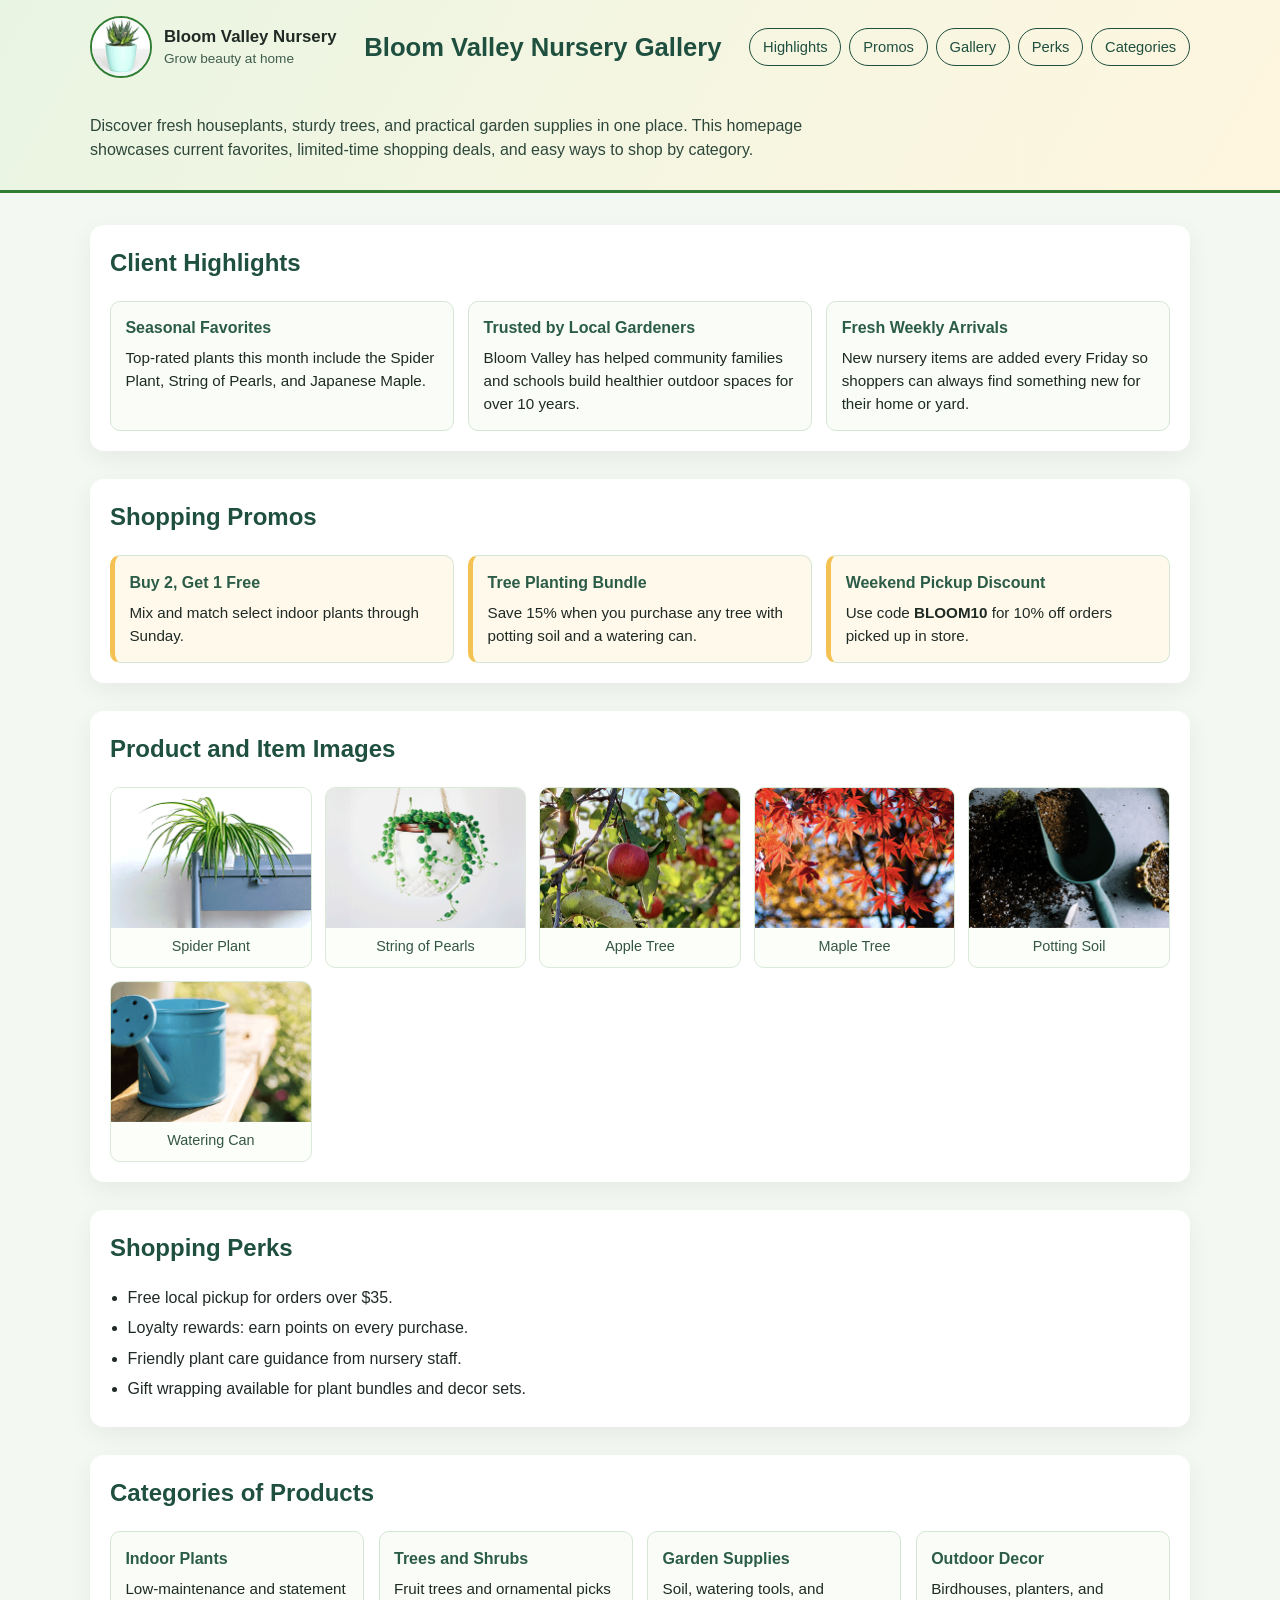
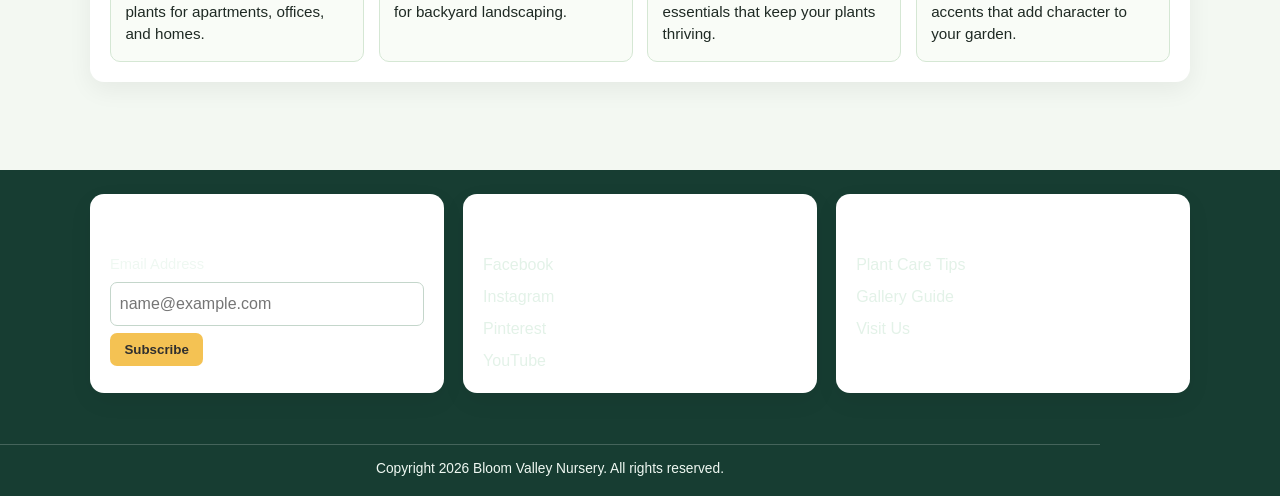
==== HTML/Index.html @ 62d27018 "Initial HTML page" ====
<!DOCTYPE html>
<html lang="en">
<head>
    <meta charset="UTF-8">
    <meta name="viewport" content="width=device-width, initial-scale=1.0">
    <title>Bloom Valley Nursery Gallery</title>
    <style>
        :root {
            --forest: #1f4f3f;
            --leaf: #2f7d32;
            --sage: #f3f8f2;
            --sun: #f4c253;
            --text: #1f2a24;
            --white: #ffffff;
        }

        * {
            box-sizing: border-box;
        }

        body {
            margin: 0;
            font-family: "Segoe UI", Tahoma, Geneva, Verdana, sans-serif;
            color: var(--text);
            background: var(--sage);
            line-height: 1.5;
        }

        .container {
            width: min(1100px, 92%);
            margin: 0 auto;
        }

        .site-header {
            background: linear-gradient(120deg, #e9f5e3, #fff6df);
            border-bottom: 3px solid var(--leaf);
        }

        .top-bar {
            display: flex;
            flex-wrap: wrap;
            gap: 1rem;
            align-items: center;
            justify-content: space-between;
            padding: 1rem 0;
        }

        .brand {
            display: flex;
            align-items: center;
            gap: 0.75rem;
            text-decoration: none;
            color: inherit;
        }

        .brand img {
            width: 62px;
            height: 62px;
            border-radius: 50%;
            object-fit: cover;
            border: 2px solid var(--leaf);
        }

        .brand-name {
            margin: 0;
            font-weight: 700;
            font-size: 1.05rem;
        }

        .brand-tagline {
            margin: 0;
            color: #3f5d4e;
            font-size: 0.85rem;
        }

        .page-title {
            margin: 0;
            color: var(--forest);
            font-size: clamp(1.35rem, 2vw, 2rem);
            text-align: center;
            flex: 1 1 260px;
        }

        .site-nav ul {
            margin: 0;
            padding: 0;
            list-style: none;
            display: flex;
            flex-wrap: wrap;
            gap: 0.5rem;
            justify-content: center;
        }

        .site-nav a {
            text-decoration: none;
            color: var(--forest);
            border: 1px solid var(--forest);
            padding: 0.45rem 0.8rem;
            border-radius: 999px;
            display: block;
            font-size: 0.92rem;
            transition: background-color 0.2s ease, color 0.2s ease;
        }

        .site-nav a:hover,
        .site-nav a:focus-visible {
            background: var(--forest);
            color: var(--white);
        }

        .hero {
            padding: 1.25rem 0 1.75rem;
        }

        .hero p {
            margin: 0;
            max-width: 780px;
            color: #2d473b;
            font-size: 1rem;
        }

        main {
            padding: 2rem 0 2.5rem;
        }

        section {
            margin-bottom: 1.75rem;
            background: var(--white);
            border-radius: 14px;
            padding: 1.25rem;
            box-shadow: 0 8px 24px rgba(0, 0, 0, 0.06);
        }

        h2 {
            margin-top: 0;
            color: var(--forest);
        }

        .highlight-grid,
        .promo-grid,
        .category-grid {
            display: grid;
            grid-template-columns: repeat(auto-fit, minmax(210px, 1fr));
            gap: 0.9rem;
        }

        .card {
            border: 1px solid #d5e7d4;
            border-radius: 10px;
            padding: 0.9rem;
            background: #f9fcf7;
        }

        .card h3 {
            margin-top: 0;
            margin-bottom: 0.45rem;
            color: #2b5c47;
            font-size: 1rem;
        }

        .card p {
            margin: 0;
            font-size: 0.95rem;
        }

        .promo {
            border-left: 5px solid var(--sun);
            background: #fff9ec;
        }

        .gallery-grid {
            display: grid;
            grid-template-columns: repeat(auto-fit, minmax(170px, 1fr));
            gap: 0.8rem;
        }

        .gallery-grid figure {
            margin: 0;
            border: 1px solid #dbe9d9;
            border-radius: 10px;
            overflow: hidden;
            background: #fbfef9;
        }

        .gallery-grid img {
            width: 100%;
            height: 140px;
            object-fit: cover;
            display: block;
        }

        .gallery-grid figcaption {
            padding: 0.55rem;
            font-size: 0.9rem;
            color: #345544;
            text-align: center;
        }

        .perks-list {
            margin: 0;
            padding-left: 1.1rem;
        }

        .perks-list li {
            margin-bottom: 0.4rem;
        }

        .site-footer {
            background: #173d32;
            color: #eff8f2;
            padding-top: 1.5rem;
            margin-top: 1.25rem;
        }

        .footer-grid {
            display: grid;
            grid-template-columns: repeat(auto-fit, minmax(220px, 1fr));
            gap: 1.2rem;
        }

        .site-footer h2 {
            color: #ffffff;
            font-size: 1.15rem;
            margin-bottom: 0.75rem;
        }

        .newsletter-form label {
            display: block;
            margin-bottom: 0.45rem;
            font-size: 0.92rem;
        }

        .newsletter-row {
            display: flex;
            gap: 0.45rem;
            flex-wrap: wrap;
        }

        .newsletter-row input {
            flex: 1 1 150px;
            padding: 0.55rem;
            border-radius: 7px;
            border: 1px solid #c4d6cb;
            font: inherit;
        }

        .newsletter-row button {
            border: none;
            background: var(--sun);
            color: #2f2f2f;
            font-weight: 700;
            border-radius: 7px;
            padding: 0.55rem 0.9rem;
            cursor: pointer;
        }

        .social-links,
        .footer-links {
            list-style: none;
            margin: 0;
            padding: 0;
            display: grid;
            gap: 0.5rem;
        }

        .site-footer a {
            color: #e3f2e8;
            text-decoration: none;
        }

        .site-footer a:hover,
        .site-footer a:focus-visible {
            text-decoration: underline;
        }

        .footer-note {
            margin: 1.4rem 0 0;
            padding: 0.9rem 0 1rem;
            border-top: 1px solid rgba(255, 255, 255, 0.2);
            font-size: 0.86rem;
            text-align: center;
        }

        @media (max-width: 740px) {
            .top-bar {
                justify-content: center;
            }

            .page-title {
                width: 100%;
            }

            .hero {
                text-align: center;
            }
        }
    </style>
</head>
<body id="home">
    <header class="site-header">
        <div class="container top-bar">
            <a class="brand" href="#home">
                <img src="images/Client1_AloePlant.png" alt="Bloom Valley Nursery logo">
                <div>
                    <p class="brand-name">Bloom Valley Nursery</p>
                    <p class="brand-tagline">Grow beauty at home</p>
                </div>
            </a>

            <h1 class="page-title">Bloom Valley Nursery Gallery</h1>

            <nav class="site-nav" aria-label="Primary Navigation">
                <ul>
                    <li><a href="#highlights">Highlights</a></li>
                    <li><a href="#promos">Promos</a></li>
                    <li><a href="#gallery">Gallery</a></li>
                    <li><a href="#perks">Perks</a></li>
                    <li><a href="#categories">Categories</a></li>
                </ul>
            </nav>
        </div>

        <div class="container hero">
            <p>Discover fresh houseplants, sturdy trees, and practical garden supplies in one place. This homepage showcases current favorites, limited-time shopping deals, and easy ways to shop by category.</p>
        </div>
    </header>

    <main class="container">
        <section id="highlights" aria-labelledby="highlights-title">
            <h2 id="highlights-title">Client Highlights</h2>
            <div class="highlight-grid">
                <article class="card">
                    <h3>Seasonal Favorites</h3>
                    <p>Top-rated plants this month include the Spider Plant, String of Pearls, and Japanese Maple.</p>
                </article>
                <article class="card">
                    <h3>Trusted by Local Gardeners</h3>
                    <p>Bloom Valley has helped community families and schools build healthier outdoor spaces for over 10 years.</p>
                </article>
                <article class="card">
                    <h3>Fresh Weekly Arrivals</h3>
                    <p>New nursery items are added every Friday so shoppers can always find something new for their home or yard.</p>
                </article>
            </div>
        </section>

        <section id="promos" aria-labelledby="promos-title">
            <h2 id="promos-title">Shopping Promos</h2>
            <div class="promo-grid">
                <article class="card promo">
                    <h3>Buy 2, Get 1 Free</h3>
                    <p>Mix and match select indoor plants through Sunday.</p>
                </article>
                <article class="card promo">
                    <h3>Tree Planting Bundle</h3>
                    <p>Save 15% when you purchase any tree with potting soil and a watering can.</p>
                </article>
                <article class="card promo">
                    <h3>Weekend Pickup Discount</h3>
                    <p>Use code <strong>BLOOM10</strong> for 10% off orders picked up in store.</p>
                </article>
            </div>
        </section>

        <section id="gallery" aria-labelledby="gallery-title">
            <h2 id="gallery-title">Product and Item Images</h2>
            <div class="gallery-grid">
                <figure>
                    <img src="images/Client1_SpiderPlant.png" alt="Spider Plant in decorative pot">
                    <figcaption>Spider Plant</figcaption>
                </figure>
                <figure>
                    <img src="images/Client1_StringofPearls.png" alt="String of Pearls hanging plant">
                    <figcaption>String of Pearls</figcaption>
                </figure>
                <figure>
                    <img src="images/Client1_AppleTree.png" alt="Young apple tree ready for planting">
                    <figcaption>Apple Tree</figcaption>
                </figure>
                <figure>
                    <img src="images/Client1_MapleTree.png" alt="Maple tree nursery stock">
                    <figcaption>Maple Tree</figcaption>
                </figure>
                <figure>
                    <img src="images/Client1_PottingSoil.png" alt="Potting soil bag for container plants">
                    <figcaption>Potting Soil</figcaption>
                </figure>
                <figure>
                    <img src="images/Client1_WateringCan.png" alt="Green watering can for plant care">
                    <figcaption>Watering Can</figcaption>
                </figure>
            </div>
        </section>

        <section id="perks" aria-labelledby="perks-title">
            <h2 id="perks-title">Shopping Perks</h2>
            <ul class="perks-list">
                <li>Free local pickup for orders over $35.</li>
                <li>Loyalty rewards: earn points on every purchase.</li>
                <li>Friendly plant care guidance from nursery staff.</li>
                <li>Gift wrapping available for plant bundles and decor sets.</li>
            </ul>
        </section>

        <section id="categories" aria-labelledby="categories-title">
            <h2 id="categories-title">Categories of Products</h2>
            <div class="category-grid">
                <article class="card">
                    <h3>Indoor Plants</h3>
                    <p>Low-maintenance and statement plants for apartments, offices, and homes.</p>
                </article>
                <article class="card">
                    <h3>Trees and Shrubs</h3>
                    <p>Fruit trees and ornamental picks for backyard landscaping.</p>
                </article>
                <article class="card">
                    <h3>Garden Supplies</h3>
                    <p>Soil, watering tools, and essentials that keep your plants thriving.</p>
                </article>
                <article class="card">
                    <h3>Outdoor Decor</h3>
                    <p>Birdhouses, planters, and accents that add character to your garden.</p>
                </article>
            </div>
        </section>
    </main>

    <footer class="site-footer">
        <div class="container footer-grid">
            <section aria-labelledby="newsletter-title">
                <h2 id="newsletter-title">Subscribe to our Newsletter</h2>
                <form class="newsletter-form" action="#" method="post">
                    <label for="newsletter-email">Email Address</label>
                    <div class="newsletter-row">
                        <input id="newsletter-email" name="newsletter-email" type="email" placeholder="name@example.com" required>
                        <button type="submit">Subscribe</button>
                    </div>
                </form>
            </section>

            <section aria-labelledby="social-title">
                <h2 id="social-title">Social Media</h2>
                <ul class="social-links">
                    <li><a href="https://www.facebook.com" target="_blank" rel="noopener noreferrer">Facebook</a></li>
                    <li><a href="https://www.instagram.com" target="_blank" rel="noopener noreferrer">Instagram</a></li>
                    <li><a href="https://www.pinterest.com" target="_blank" rel="noopener noreferrer">Pinterest</a></li>
                    <li><a href="https://www.youtube.com" target="_blank" rel="noopener noreferrer">YouTube</a></li>
                </ul>
            </section>

            <section aria-labelledby="footer-nav-title">
                <h2 id="footer-nav-title">More Webpages</h2>
                <ul class="footer-links">
                    <li><a href="Plant-Care.html">Plant Care Tips</a></li>
                    <li><a href="Gallery-Guide.html">Gallery Guide</a></li>
                    <li><a href="Visit-Us.html">Visit Us</a></li>
                </ul>
            </section>
        </div>

        <p class="container footer-note">Copyright 2026 Bloom Valley Nursery. All rights reserved.</p>
    </footer>
</body>
</html>
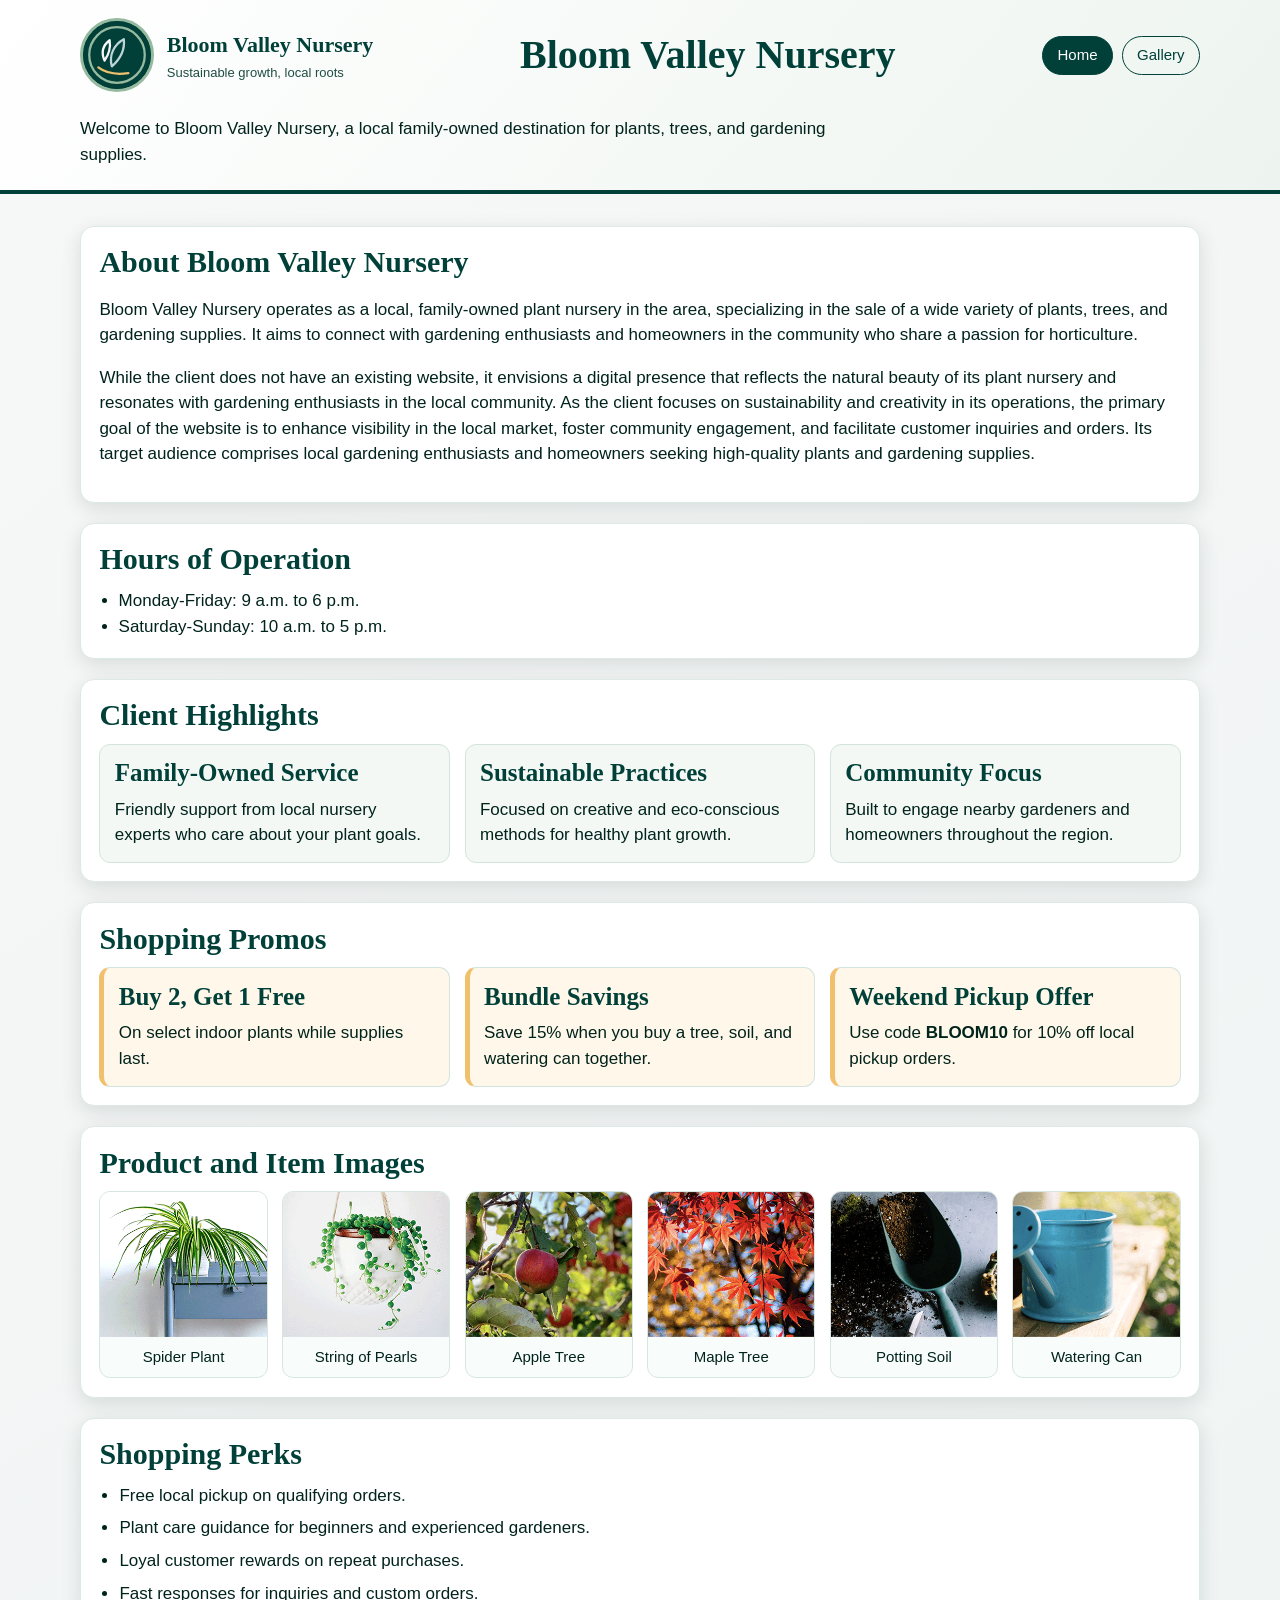
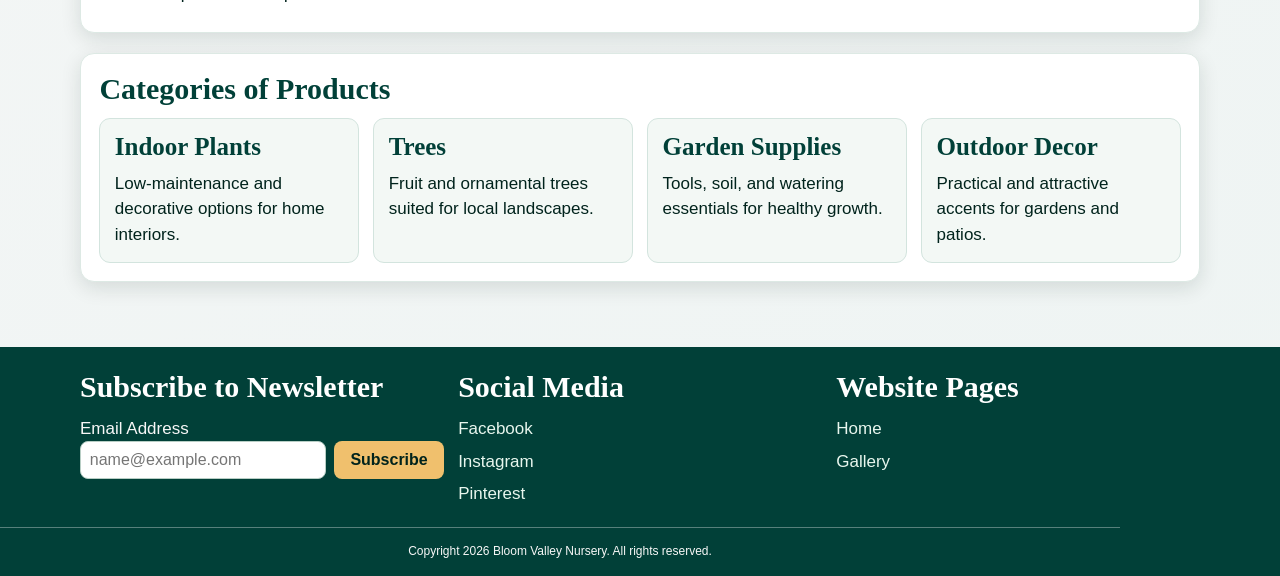
==== commit c9611508: "edit index html+ create central css+ create gallery webpage" ====
--- a/HTML/Index.html
+++ b/HTML/Index.html
@@ -3,423 +3,144 @@
 <head>
     <meta charset="UTF-8">
     <meta name="viewport" content="width=device-width, initial-scale=1.0">
-    <title>Bloom Valley Nursery Gallery</title>
-    <style>
-        :root {
-            --forest: #1f4f3f;
-            --leaf: #2f7d32;
-            --sage: #f3f8f2;
-            --sun: #f4c253;
-            --text: #1f2a24;
-            --white: #ffffff;
-        }
-
-        * {
-            box-sizing: border-box;
-        }
-
-        body {
-            margin: 0;
-            font-family: "Segoe UI", Tahoma, Geneva, Verdana, sans-serif;
-            color: var(--text);
-            background: var(--sage);
-            line-height: 1.5;
-        }
-
-        .container {
-            width: min(1100px, 92%);
-            margin: 0 auto;
-        }
-
-        .site-header {
-            background: linear-gradient(120deg, #e9f5e3, #fff6df);
-            border-bottom: 3px solid var(--leaf);
-        }
-
-        .top-bar {
-            display: flex;
-            flex-wrap: wrap;
-            gap: 1rem;
-            align-items: center;
-            justify-content: space-between;
-            padding: 1rem 0;
-        }
-
-        .brand {
-            display: flex;
-            align-items: center;
-            gap: 0.75rem;
-            text-decoration: none;
-            color: inherit;
-        }
-
-        .brand img {
-            width: 62px;
-            height: 62px;
-            border-radius: 50%;
-            object-fit: cover;
-            border: 2px solid var(--leaf);
-        }
-
-        .brand-name {
-            margin: 0;
-            font-weight: 700;
-            font-size: 1.05rem;
-        }
-
-        .brand-tagline {
-            margin: 0;
-            color: #3f5d4e;
-            font-size: 0.85rem;
-        }
-
-        .page-title {
-            margin: 0;
-            color: var(--forest);
-            font-size: clamp(1.35rem, 2vw, 2rem);
-            text-align: center;
-            flex: 1 1 260px;
-        }
-
-        .site-nav ul {
-            margin: 0;
-            padding: 0;
-            list-style: none;
-            display: flex;
-            flex-wrap: wrap;
-            gap: 0.5rem;
-            justify-content: center;
-        }
-
-        .site-nav a {
-            text-decoration: none;
-            color: var(--forest);
-            border: 1px solid var(--forest);
-            padding: 0.45rem 0.8rem;
-            border-radius: 999px;
-            display: block;
-            font-size: 0.92rem;
-            transition: background-color 0.2s ease, color 0.2s ease;
-        }
-
-        .site-nav a:hover,
-        .site-nav a:focus-visible {
-            background: var(--forest);
-            color: var(--white);
-        }
-
-        .hero {
-            padding: 1.25rem 0 1.75rem;
-        }
-
-        .hero p {
-            margin: 0;
-            max-width: 780px;
-            color: #2d473b;
-            font-size: 1rem;
-        }
-
-        main {
-            padding: 2rem 0 2.5rem;
-        }
-
-        section {
-            margin-bottom: 1.75rem;
-            background: var(--white);
-            border-radius: 14px;
-            padding: 1.25rem;
-            box-shadow: 0 8px 24px rgba(0, 0, 0, 0.06);
-        }
-
-        h2 {
-            margin-top: 0;
-            color: var(--forest);
-        }
-
-        .highlight-grid,
-        .promo-grid,
-        .category-grid {
-            display: grid;
-            grid-template-columns: repeat(auto-fit, minmax(210px, 1fr));
-            gap: 0.9rem;
-        }
-
-        .card {
-            border: 1px solid #d5e7d4;
-            border-radius: 10px;
-            padding: 0.9rem;
-            background: #f9fcf7;
-        }
-
-        .card h3 {
-            margin-top: 0;
-            margin-bottom: 0.45rem;
-            color: #2b5c47;
-            font-size: 1rem;
-        }
-
-        .card p {
-            margin: 0;
-            font-size: 0.95rem;
-        }
-
-        .promo {
-            border-left: 5px solid var(--sun);
-            background: #fff9ec;
-        }
-
-        .gallery-grid {
-            display: grid;
-            grid-template-columns: repeat(auto-fit, minmax(170px, 1fr));
-            gap: 0.8rem;
-        }
-
-        .gallery-grid figure {
-            margin: 0;
-            border: 1px solid #dbe9d9;
-            border-radius: 10px;
-            overflow: hidden;
-            background: #fbfef9;
-        }
-
-        .gallery-grid img {
-            width: 100%;
-            height: 140px;
-            object-fit: cover;
-            display: block;
-        }
-
-        .gallery-grid figcaption {
-            padding: 0.55rem;
-            font-size: 0.9rem;
-            color: #345544;
-            text-align: center;
-        }
-
-        .perks-list {
-            margin: 0;
-            padding-left: 1.1rem;
-        }
-
-        .perks-list li {
-            margin-bottom: 0.4rem;
-        }
-
-        .site-footer {
-            background: #173d32;
-            color: #eff8f2;
-            padding-top: 1.5rem;
-            margin-top: 1.25rem;
-        }
-
-        .footer-grid {
-            display: grid;
-            grid-template-columns: repeat(auto-fit, minmax(220px, 1fr));
-            gap: 1.2rem;
-        }
-
-        .site-footer h2 {
-            color: #ffffff;
-            font-size: 1.15rem;
-            margin-bottom: 0.75rem;
-        }
-
-        .newsletter-form label {
-            display: block;
-            margin-bottom: 0.45rem;
-            font-size: 0.92rem;
-        }
-
-        .newsletter-row {
-            display: flex;
-            gap: 0.45rem;
-            flex-wrap: wrap;
-        }
-
-        .newsletter-row input {
-            flex: 1 1 150px;
-            padding: 0.55rem;
-            border-radius: 7px;
-            border: 1px solid #c4d6cb;
-            font: inherit;
-        }
-
-        .newsletter-row button {
-            border: none;
-            background: var(--sun);
-            color: #2f2f2f;
-            font-weight: 700;
-            border-radius: 7px;
-            padding: 0.55rem 0.9rem;
-            cursor: pointer;
-        }
-
-        .social-links,
-        .footer-links {
-            list-style: none;
-            margin: 0;
-            padding: 0;
-            display: grid;
-            gap: 0.5rem;
-        }
-
-        .site-footer a {
-            color: #e3f2e8;
-            text-decoration: none;
-        }
-
-        .site-footer a:hover,
-        .site-footer a:focus-visible {
-            text-decoration: underline;
-        }
-
-        .footer-note {
-            margin: 1.4rem 0 0;
-            padding: 0.9rem 0 1rem;
-            border-top: 1px solid rgba(255, 255, 255, 0.2);
-            font-size: 0.86rem;
-            text-align: center;
-        }
-
-        @media (max-width: 740px) {
-            .top-bar {
-                justify-content: center;
-            }
-
-            .page-title {
-                width: 100%;
-            }
-
-            .hero {
-                text-align: center;
-            }
-        }
-    </style>
+    <title>Bloom Valley Nursery | Home</title>
+    <link rel="stylesheet" href="css/styles.css">
 </head>
-<body id="home">
+<body>
     <header class="site-header">
         <div class="container top-bar">
-            <a class="brand" href="#home">
-                <img src="images/Client1_AloePlant.png" alt="Bloom Valley Nursery logo">
-                <div>
+            <a class="brand" href="Index.html">
+                <img src="images/bloom-logo-canopy.svg" alt="Bloom Valley Nursery logo">
+                <div class="brand-text">
                     <p class="brand-name">Bloom Valley Nursery</p>
-                    <p class="brand-tagline">Grow beauty at home</p>
+                    <p class="brand-tagline">Sustainable growth, local roots</p>
                 </div>
             </a>
 
-            <h1 class="page-title">Bloom Valley Nursery Gallery</h1>
+            <h1 class="page-title">Bloom Valley Nursery</h1>
 
             <nav class="site-nav" aria-label="Primary Navigation">
                 <ul>
-                    <li><a href="#highlights">Highlights</a></li>
-                    <li><a href="#promos">Promos</a></li>
-                    <li><a href="#gallery">Gallery</a></li>
-                    <li><a href="#perks">Perks</a></li>
-                    <li><a href="#categories">Categories</a></li>
+                    <li><a class="active" href="Index.html">Home</a></li>
+                    <li><a href="Gallery.html">Gallery</a></li>
                 </ul>
             </nav>
         </div>
 
         <div class="container hero">
-            <p>Discover fresh houseplants, sturdy trees, and practical garden supplies in one place. This homepage showcases current favorites, limited-time shopping deals, and easy ways to shop by category.</p>
+            <p>Welcome to Bloom Valley Nursery, a local family-owned destination for plants, trees, and gardening supplies.</p>
         </div>
     </header>
 
     <main class="container">
-        <section id="highlights" aria-labelledby="highlights-title">
+        <section class="panel" aria-labelledby="about-title">
+            <h2 id="about-title">About Bloom Valley Nursery</h2>
+            <p>Bloom Valley Nursery operates as a local, family-owned plant nursery in the area, specializing in the sale of a wide variety of plants, trees, and gardening supplies. It aims to connect with gardening enthusiasts and homeowners in the community who share a passion for horticulture.</p>
+            <p>While the client does not have an existing website, it envisions a digital presence that reflects the natural beauty of its plant nursery and resonates with gardening enthusiasts in the local community. As the client focuses on sustainability and creativity in its operations, the primary goal of the website is to enhance visibility in the local market, foster community engagement, and facilitate customer inquiries and orders. Its target audience comprises local gardening enthusiasts and homeowners seeking high-quality plants and gardening supplies.</p>
+        </section>
+
+        <section class="panel" aria-labelledby="hours-title">
+            <h2 id="hours-title">Hours of Operation</h2>
+            <ul class="hours-list">
+                <li>Monday-Friday: 9 a.m. to 6 p.m.</li>
+                <li>Saturday-Sunday: 10 a.m. to 5 p.m.</li>
+            </ul>
+        </section>
+
+        <section class="panel" aria-labelledby="highlights-title">
             <h2 id="highlights-title">Client Highlights</h2>
-            <div class="highlight-grid">
+            <div class="grid-three">
                 <article class="card">
-                    <h3>Seasonal Favorites</h3>
-                    <p>Top-rated plants this month include the Spider Plant, String of Pearls, and Japanese Maple.</p>
+                    <h3>Family-Owned Service</h3>
+                    <p>Friendly support from local nursery experts who care about your plant goals.</p>
                 </article>
                 <article class="card">
-                    <h3>Trusted by Local Gardeners</h3>
-                    <p>Bloom Valley has helped community families and schools build healthier outdoor spaces for over 10 years.</p>
+                    <h3>Sustainable Practices</h3>
+                    <p>Focused on creative and eco-conscious methods for healthy plant growth.</p>
                 </article>
                 <article class="card">
-                    <h3>Fresh Weekly Arrivals</h3>
-                    <p>New nursery items are added every Friday so shoppers can always find something new for their home or yard.</p>
+                    <h3>Community Focus</h3>
+                    <p>Built to engage nearby gardeners and homeowners throughout the region.</p>
                 </article>
             </div>
         </section>
 
-        <section id="promos" aria-labelledby="promos-title">
+        <section class="panel" aria-labelledby="promos-title">
             <h2 id="promos-title">Shopping Promos</h2>
-            <div class="promo-grid">
+            <div class="grid-three">
                 <article class="card promo">
                     <h3>Buy 2, Get 1 Free</h3>
-                    <p>Mix and match select indoor plants through Sunday.</p>
+                    <p>On select indoor plants while supplies last.</p>
                 </article>
                 <article class="card promo">
-                    <h3>Tree Planting Bundle</h3>
-                    <p>Save 15% when you purchase any tree with potting soil and a watering can.</p>
+                    <h3>Bundle Savings</h3>
+                    <p>Save 15% when you buy a tree, soil, and watering can together.</p>
                 </article>
                 <article class="card promo">
-                    <h3>Weekend Pickup Discount</h3>
-                    <p>Use code <strong>BLOOM10</strong> for 10% off orders picked up in store.</p>
+                    <h3>Weekend Pickup Offer</h3>
+                    <p>Use code <strong>BLOOM10</strong> for 10% off local pickup orders.</p>
                 </article>
             </div>
         </section>
 
-        <section id="gallery" aria-labelledby="gallery-title">
-            <h2 id="gallery-title">Product and Item Images</h2>
-            <div class="gallery-grid">
+        <section class="panel" aria-labelledby="images-title">
+            <h2 id="images-title">Product and Item Images</h2>
+            <div class="image-grid">
                 <figure>
-                    <img src="images/Client1_SpiderPlant.png" alt="Spider Plant in decorative pot">
+                    <img src="images/Client1_SpiderPlant.png" alt="Spider plant product image">
                     <figcaption>Spider Plant</figcaption>
                 </figure>
                 <figure>
-                    <img src="images/Client1_StringofPearls.png" alt="String of Pearls hanging plant">
+                    <img src="images/Client1_StringofPearls.png" alt="String of Pearls product image">
                     <figcaption>String of Pearls</figcaption>
                 </figure>
                 <figure>
-                    <img src="images/Client1_AppleTree.png" alt="Young apple tree ready for planting">
+                    <img src="images/Client1_AppleTree.png" alt="Apple tree product image">
                     <figcaption>Apple Tree</figcaption>
                 </figure>
                 <figure>
-                    <img src="images/Client1_MapleTree.png" alt="Maple tree nursery stock">
+                    <img src="images/Client1_MapleTree.png" alt="Maple tree product image">
                     <figcaption>Maple Tree</figcaption>
                 </figure>
                 <figure>
-                    <img src="images/Client1_PottingSoil.png" alt="Potting soil bag for container plants">
+                    <img src="images/Client1_PottingSoil.png" alt="Potting soil product image">
                     <figcaption>Potting Soil</figcaption>
                 </figure>
                 <figure>
-                    <img src="images/Client1_WateringCan.png" alt="Green watering can for plant care">
+                    <img src="images/Client1_WateringCan.png" alt="Watering can product image">
                     <figcaption>Watering Can</figcaption>
                 </figure>
             </div>
         </section>
 
-        <section id="perks" aria-labelledby="perks-title">
+        <section class="panel" aria-labelledby="perks-title">
             <h2 id="perks-title">Shopping Perks</h2>
             <ul class="perks-list">
-                <li>Free local pickup for orders over $35.</li>
-                <li>Loyalty rewards: earn points on every purchase.</li>
-                <li>Friendly plant care guidance from nursery staff.</li>
-                <li>Gift wrapping available for plant bundles and decor sets.</li>
+                <li>Free local pickup on qualifying orders.</li>
+                <li>Plant care guidance for beginners and experienced gardeners.</li>
+                <li>Loyal customer rewards on repeat purchases.</li>
+                <li>Fast responses for inquiries and custom orders.</li>
             </ul>
         </section>
 
-        <section id="categories" aria-labelledby="categories-title">
+        <section class="panel" aria-labelledby="categories-title">
             <h2 id="categories-title">Categories of Products</h2>
-            <div class="category-grid">
+            <div class="grid-four">
                 <article class="card">
                     <h3>Indoor Plants</h3>
-                    <p>Low-maintenance and statement plants for apartments, offices, and homes.</p>
+                    <p>Low-maintenance and decorative options for home interiors.</p>
                 </article>
                 <article class="card">
-                    <h3>Trees and Shrubs</h3>
-                    <p>Fruit trees and ornamental picks for backyard landscaping.</p>
+                    <h3>Trees</h3>
+                    <p>Fruit and ornamental trees suited for local landscapes.</p>
                 </article>
                 <article class="card">
                     <h3>Garden Supplies</h3>
-                    <p>Soil, watering tools, and essentials that keep your plants thriving.</p>
+                    <p>Tools, soil, and watering essentials for healthy growth.</p>
                 </article>
                 <article class="card">
                     <h3>Outdoor Decor</h3>
-                    <p>Birdhouses, planters, and accents that add character to your garden.</p>
+                    <p>Practical and attractive accents for gardens and patios.</p>
                 </article>
             </div>
         </section>
@@ -428,11 +149,11 @@
     <footer class="site-footer">
         <div class="container footer-grid">
             <section aria-labelledby="newsletter-title">
-                <h2 id="newsletter-title">Subscribe to our Newsletter</h2>
-                <form class="newsletter-form" action="#" method="post">
+                <h2 id="newsletter-title">Subscribe to Newsletter</h2>
+                <form action="#" method="post">
                     <label for="newsletter-email">Email Address</label>
                     <div class="newsletter-row">
-                        <input id="newsletter-email" name="newsletter-email" type="email" placeholder="name@example.com" required>
+                        <input id="newsletter-email" name="newsletter-email" type="email" required placeholder="name@example.com">
                         <button type="submit">Subscribe</button>
                     </div>
                 </form>
@@ -444,16 +165,14 @@
                     <li><a href="https://www.facebook.com" target="_blank" rel="noopener noreferrer">Facebook</a></li>
                     <li><a href="https://www.instagram.com" target="_blank" rel="noopener noreferrer">Instagram</a></li>
                     <li><a href="https://www.pinterest.com" target="_blank" rel="noopener noreferrer">Pinterest</a></li>
-                    <li><a href="https://www.youtube.com" target="_blank" rel="noopener noreferrer">YouTube</a></li>
                 </ul>
             </section>
 
             <section aria-labelledby="footer-nav-title">
-                <h2 id="footer-nav-title">More Webpages</h2>
+                <h2 id="footer-nav-title">Website Pages</h2>
                 <ul class="footer-links">
-                    <li><a href="Plant-Care.html">Plant Care Tips</a></li>
-                    <li><a href="Gallery-Guide.html">Gallery Guide</a></li>
-                    <li><a href="Visit-Us.html">Visit Us</a></li>
+                    <li><a href="Index.html">Home</a></li>
+                    <li><a href="Gallery.html">Gallery</a></li>
                 </ul>
             </section>
         </div>
--- a/HTML/css/styles.css
+++ b/HTML/css/styles.css
@@ -0,0 +1,397 @@
+:root {
+    --canopy-green: #014038;
+    --meadow-mist: #96baa0;
+    --sky-bloom: #bdd4da;
+    --sunlit-petal: #f0c06d;
+    --cloudy-gray: #f7f7f7;
+    --font-green: #00231c;
+    --white: #ffffff;
+    --shadow: rgba(0, 35, 28, 0.12);
+}
+
+* {
+    box-sizing: border-box;
+}
+
+html {
+    scroll-behavior: smooth;
+}
+
+body {
+    margin: 0;
+    color: var(--font-green);
+    background: linear-gradient(145deg, var(--cloudy-gray), #eef4f3);
+    font-family: Calibri, Candara, "Segoe UI", sans-serif;
+    font-size: 17px;
+    line-height: 1.5;
+}
+
+h1,
+h2,
+h3 {
+    margin-top: 0;
+    color: var(--canopy-green);
+    font-family: Georgia, "Times New Roman", serif;
+    font-weight: 700;
+    line-height: 1.15;
+}
+
+h1 {
+    font-size: 40px;
+    margin-bottom: 0.45rem;
+}
+
+h2 {
+    font-size: 30px;
+    margin-bottom: 0.7rem;
+}
+
+h3 {
+    font-size: 25px;
+    margin-bottom: 0.55rem;
+}
+
+p,
+li,
+label,
+input,
+textarea,
+select,
+td,
+th {
+    font-family: Calibri, Candara, "Segoe UI", sans-serif;
+    font-size: 17px;
+}
+
+small,
+.small-text {
+    font-size: 12px;
+}
+
+a {
+    color: var(--canopy-green);
+}
+
+.container {
+    width: min(1120px, 93%);
+    margin: 0 auto;
+}
+
+.site-header {
+    background: linear-gradient(130deg, var(--white), #edf4ef);
+    border-bottom: 4px solid var(--canopy-green);
+}
+
+.top-bar {
+    display: flex;
+    flex-wrap: wrap;
+    align-items: center;
+    justify-content: space-between;
+    gap: 1rem;
+    padding: 1.15rem 0;
+}
+
+.brand {
+    display: flex;
+    align-items: center;
+    gap: 0.8rem;
+    text-decoration: none;
+}
+
+.brand img {
+    width: 74px;
+    height: 74px;
+    border-radius: 50%;
+    border: 3px solid var(--meadow-mist);
+    background: var(--canopy-green);
+}
+
+.brand-text {
+    display: grid;
+    gap: 0.15rem;
+}
+
+.brand-name {
+    margin: 0;
+    font-weight: 700;
+    font-size: 22px;
+    color: var(--canopy-green);
+    font-family: Georgia, "Times New Roman", serif;
+}
+
+.brand-tagline {
+    margin: 0;
+    color: #1f4d43;
+    font-size: 13px;
+}
+
+.page-title {
+    margin: 0;
+    text-align: center;
+    flex: 1 1 250px;
+}
+
+.site-nav ul {
+    margin: 0;
+    padding: 0;
+    list-style: none;
+    display: flex;
+    gap: 0.55rem;
+    flex-wrap: wrap;
+    justify-content: center;
+}
+
+.site-nav a {
+    display: inline-block;
+    padding: 0.45rem 0.9rem;
+    border-radius: 999px;
+    border: 1px solid var(--canopy-green);
+    text-decoration: none;
+    color: var(--canopy-green);
+    font-size: 15px;
+    transition: background-color 0.2s ease, color 0.2s ease;
+}
+
+.site-nav a:hover,
+.site-nav a:focus-visible,
+.site-nav a.active {
+    background: var(--canopy-green);
+    color: var(--white);
+}
+
+.hero {
+    padding: 0.35rem 0 1.4rem;
+}
+
+.hero p {
+    margin: 0;
+    max-width: 780px;
+}
+
+main {
+    padding: 2rem 0 2.8rem;
+}
+
+.panel {
+    margin-bottom: 1.25rem;
+    background: var(--white);
+    border-radius: 14px;
+    padding: 1.15rem;
+    box-shadow: 0 6px 20px var(--shadow);
+    border: 1px solid #dde9e4;
+}
+
+.hours-list {
+    margin: 0;
+    padding-left: 1.2rem;
+}
+
+.grid-three,
+.grid-four,
+.image-grid,
+.footer-grid {
+    display: grid;
+    gap: 0.9rem;
+}
+
+.grid-three {
+    grid-template-columns: repeat(auto-fit, minmax(220px, 1fr));
+}
+
+.grid-four {
+    grid-template-columns: repeat(auto-fit, minmax(200px, 1fr));
+}
+
+.card {
+    background: #f3f8f5;
+    border: 1px solid #d3e4de;
+    border-radius: 11px;
+    padding: 0.9rem;
+}
+
+.card p {
+    margin: 0;
+}
+
+.promo {
+    border-left: 5px solid var(--sunlit-petal);
+    background: #fff8ea;
+}
+
+.image-grid {
+    grid-template-columns: repeat(auto-fit, minmax(165px, 1fr));
+}
+
+.image-grid figure {
+    margin: 0;
+    border-radius: 11px;
+    overflow: hidden;
+    background: #f8fcfa;
+    border: 1px solid #d7e7e0;
+}
+
+.image-grid img {
+    width: 100%;
+    height: 145px;
+    object-fit: cover;
+    display: block;
+}
+
+.image-grid figcaption {
+    padding: 0.55rem;
+    text-align: center;
+    font-size: 15px;
+}
+
+.perks-list {
+    margin: 0;
+    padding-left: 1.25rem;
+}
+
+.perks-list li {
+    margin-bottom: 0.45rem;
+}
+
+.site-footer {
+    background: var(--canopy-green);
+    color: var(--cloudy-gray);
+    padding-top: 1.45rem;
+}
+
+.footer-grid {
+    grid-template-columns: repeat(auto-fit, minmax(220px, 1fr));
+}
+
+.site-footer h2 {
+    color: var(--white);
+    font-size: 30px;
+}
+
+.newsletter-row {
+    display: flex;
+    flex-wrap: wrap;
+    gap: 0.5rem;
+}
+
+.newsletter-row input {
+    flex: 1 1 150px;
+    border: 1px solid #b8cec5;
+    border-radius: 8px;
+    padding: 0.55rem;
+    font-size: 16px;
+}
+
+.btn,
+button {
+    border: none;
+    border-radius: 8px;
+    background: var(--sunlit-petal);
+    color: var(--font-green);
+    padding: 0.58rem 1rem;
+    text-decoration: none;
+    display: inline-block;
+    cursor: pointer;
+    font-family: Arial, Helvetica, sans-serif;
+    font-size: 16px;
+    font-weight: 700;
+    transition: transform 0.12s ease, filter 0.18s ease;
+}
+
+.btn:hover,
+button:hover,
+.btn:focus-visible,
+button:focus-visible {
+    filter: brightness(0.95);
+    transform: translateY(-1px);
+}
+
+.btn-outline {
+    background: transparent;
+    color: var(--canopy-green);
+    border: 2px solid var(--canopy-green);
+}
+
+.footer-links,
+.social-links {
+    list-style: none;
+    margin: 0;
+    padding: 0;
+    display: grid;
+    gap: 0.45rem;
+}
+
+.site-footer a {
+    color: #e8f6ee;
+    text-decoration: none;
+}
+
+.site-footer a:hover,
+.site-footer a:focus-visible {
+    text-decoration: underline;
+}
+
+.footer-note {
+    margin: 1.25rem 0 0;
+    border-top: 1px solid rgba(247, 247, 247, 0.35);
+    padding: 0.9rem 0 1rem;
+    text-align: center;
+    font-size: 12px;
+}
+
+.cart-toolbar {
+    display: flex;
+    justify-content: flex-end;
+    margin-bottom: 0.85rem;
+}
+
+.table-wrap {
+    overflow-x: auto;
+}
+
+.gallery-table {
+    width: 100%;
+    border-collapse: collapse;
+    min-width: 720px;
+    background: var(--white);
+}
+
+.gallery-table th,
+.gallery-table td {
+    border: 1px solid #cfdfd9;
+    padding: 0.65rem;
+    text-align: left;
+    vertical-align: middle;
+}
+
+.gallery-table th {
+    background: #edf5f1;
+    font-weight: 700;
+}
+
+.item-image {
+    width: 95px;
+    height: 74px;
+    object-fit: cover;
+    border-radius: 8px;
+    border: 1px solid #bfd6ce;
+}
+
+.price {
+    white-space: nowrap;
+    font-weight: 700;
+    color: var(--canopy-green);
+}
+
+@media (max-width: 840px) {
+    .top-bar {
+        justify-content: center;
+    }
+
+    .page-title {
+        width: 100%;
+    }
+
+    .hero {
+        text-align: center;
+    }
+}
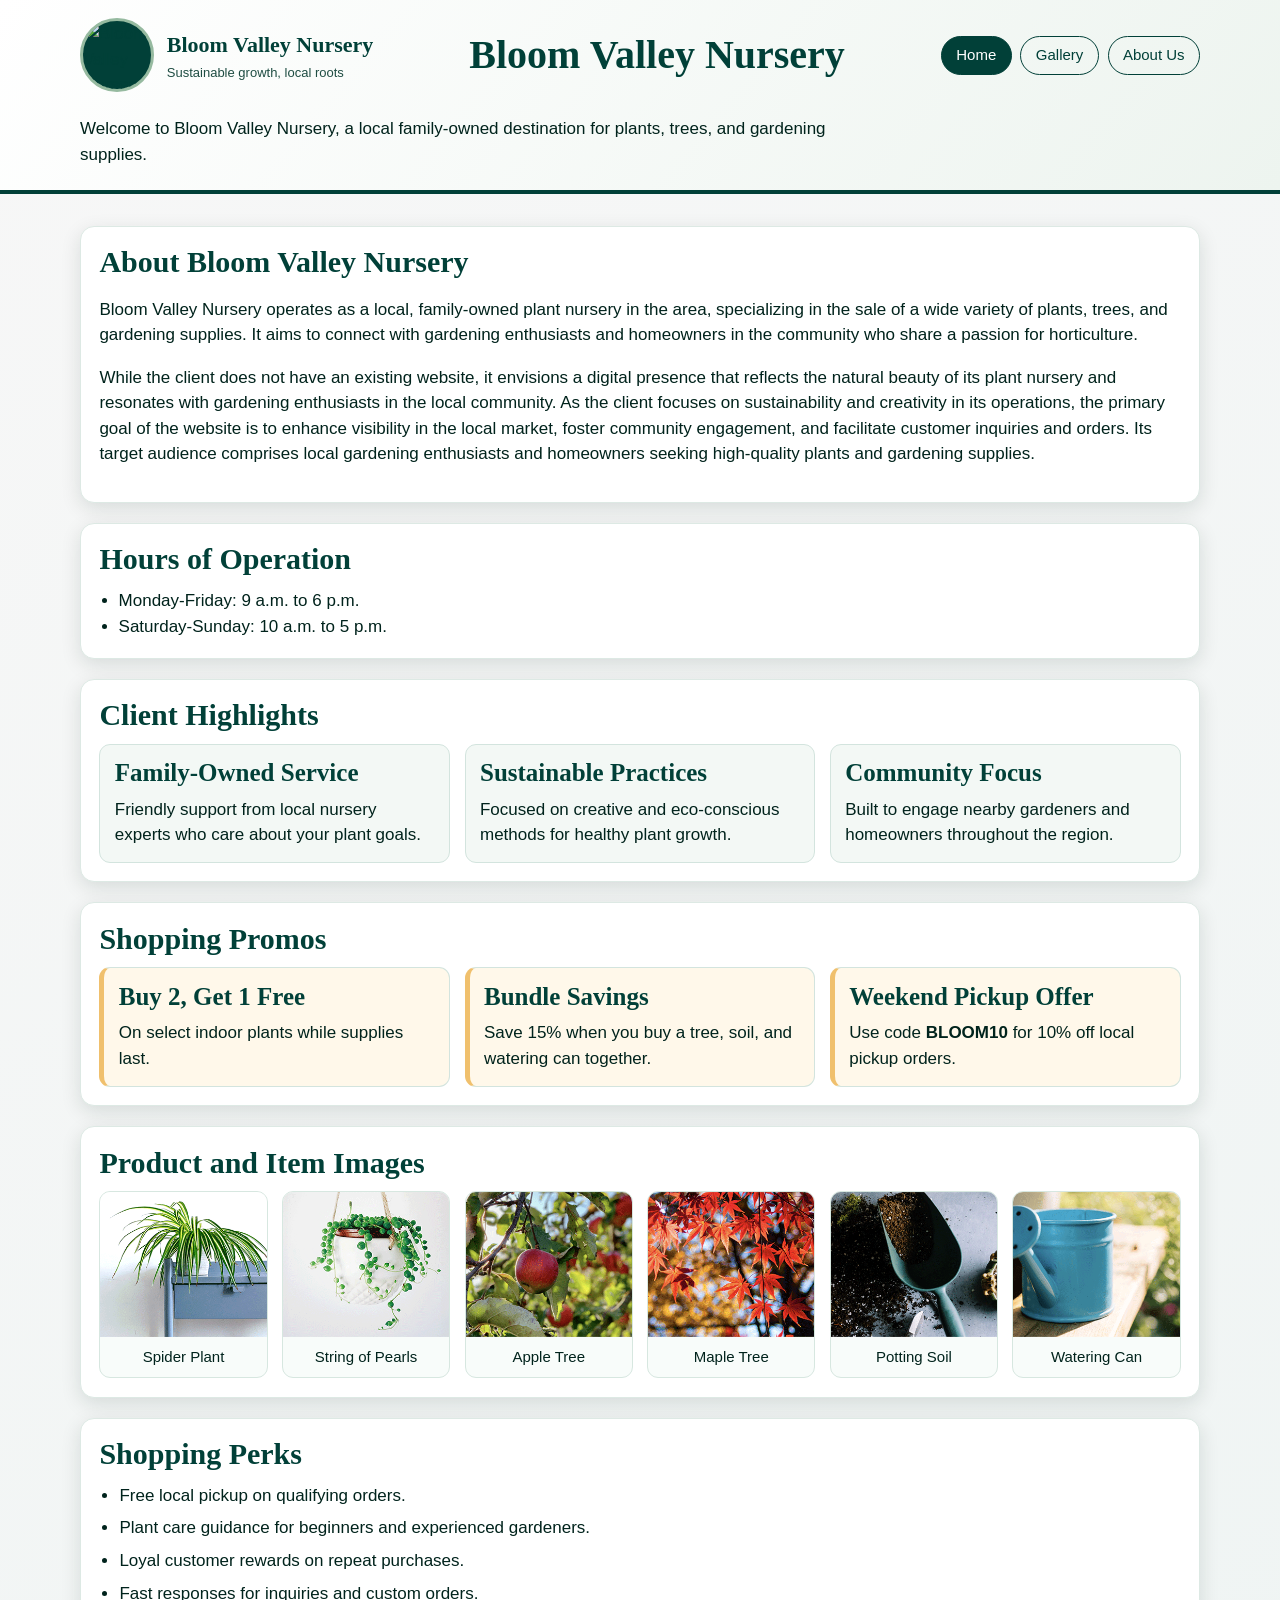
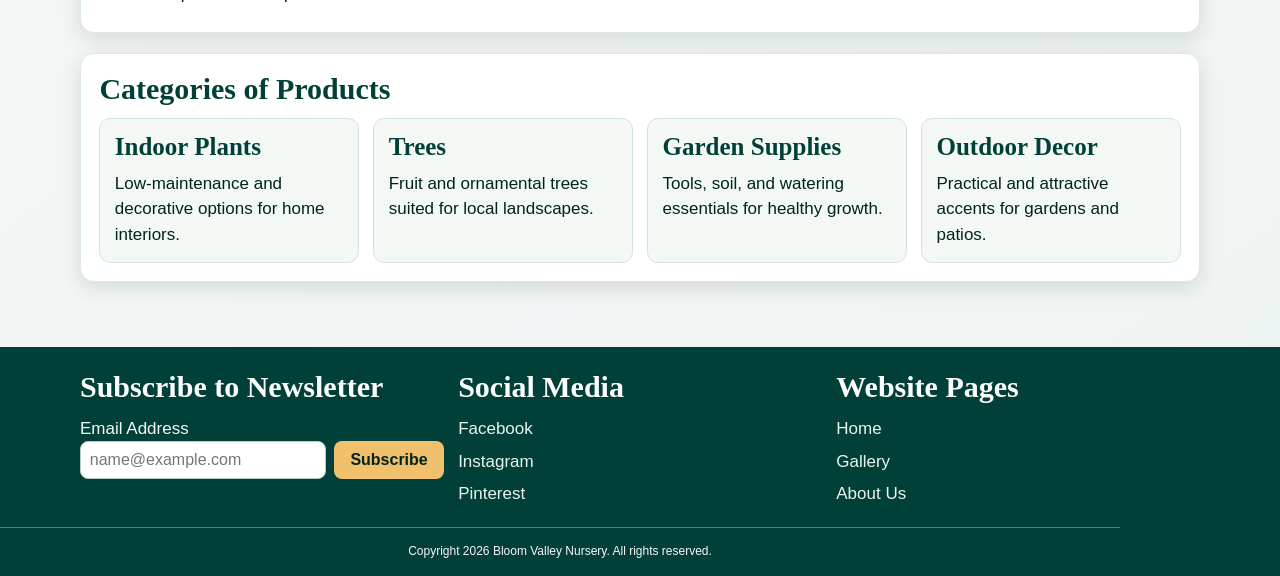
==== commit 4d5209bd: "added about us page" ====
--- a/HTML/Index.html
+++ b/HTML/Index.html
@@ -10,7 +10,7 @@
     <header class="site-header">
         <div class="container top-bar">
             <a class="brand" href="Index.html">
-                <img src="images/bloom-logo-canopy.svg" alt="Bloom Valley Nursery logo">
+                <img src="images/logos/Gemini_Generated_Image_kcxce9kcxce9kcxc.png" alt="Bloom Valley Nursery logo">
                 <div class="brand-text">
                     <p class="brand-name">Bloom Valley Nursery</p>
                     <p class="brand-tagline">Sustainable growth, local roots</p>
@@ -23,6 +23,7 @@
                 <ul>
                     <li><a class="active" href="Index.html">Home</a></li>
                     <li><a href="Gallery.html">Gallery</a></li>
+                    <li><a href="About-Us.html">About Us</a></li>
                 </ul>
             </nav>
         </div>
@@ -173,6 +174,7 @@
                 <ul class="footer-links">
                     <li><a href="Index.html">Home</a></li>
                     <li><a href="Gallery.html">Gallery</a></li>
+                    <li><a href="About-Us.html">About Us</a></li>
                 </ul>
             </section>
         </div>
@@ -181,3 +183,4 @@
     </footer>
 </body>
 </html>
+
--- a/HTML/css/styles.css
+++ b/HTML/css/styles.css
@@ -395,3 +395,58 @@
         text-align: center;
     }
 }
+
+.feedback-form {
+    display: grid;
+    gap: 1rem;
+}
+
+.form-grid {
+    display: grid;
+    grid-template-columns: repeat(auto-fit, minmax(220px, 1fr));
+    gap: 0.85rem;
+}
+
+.form-field {
+    display: grid;
+    gap: 0.35rem;
+}
+
+.form-field-full {
+    grid-column: 1 / -1;
+}
+
+.form-field input,
+.form-field select,
+.form-field textarea {
+    width: 100%;
+    border: 1px solid #b8cec5;
+    border-radius: 8px;
+    padding: 0.55rem 0.6rem;
+    font-size: 16px;
+    background: var(--white);
+}
+
+.form-field textarea {
+    min-height: 130px;
+    resize: vertical;
+}
+
+.form-field input:focus-visible,
+.form-field select:focus-visible,
+.form-field textarea:focus-visible {
+    outline: 2px solid var(--sky-bloom);
+    outline-offset: 1px;
+}
+
+.form-actions {
+    display: flex;
+    flex-wrap: wrap;
+    gap: 0.6rem;
+}
+
+.form-note {
+    margin: 0;
+    color: #1f4d43;
+    font-size: 12px;
+}
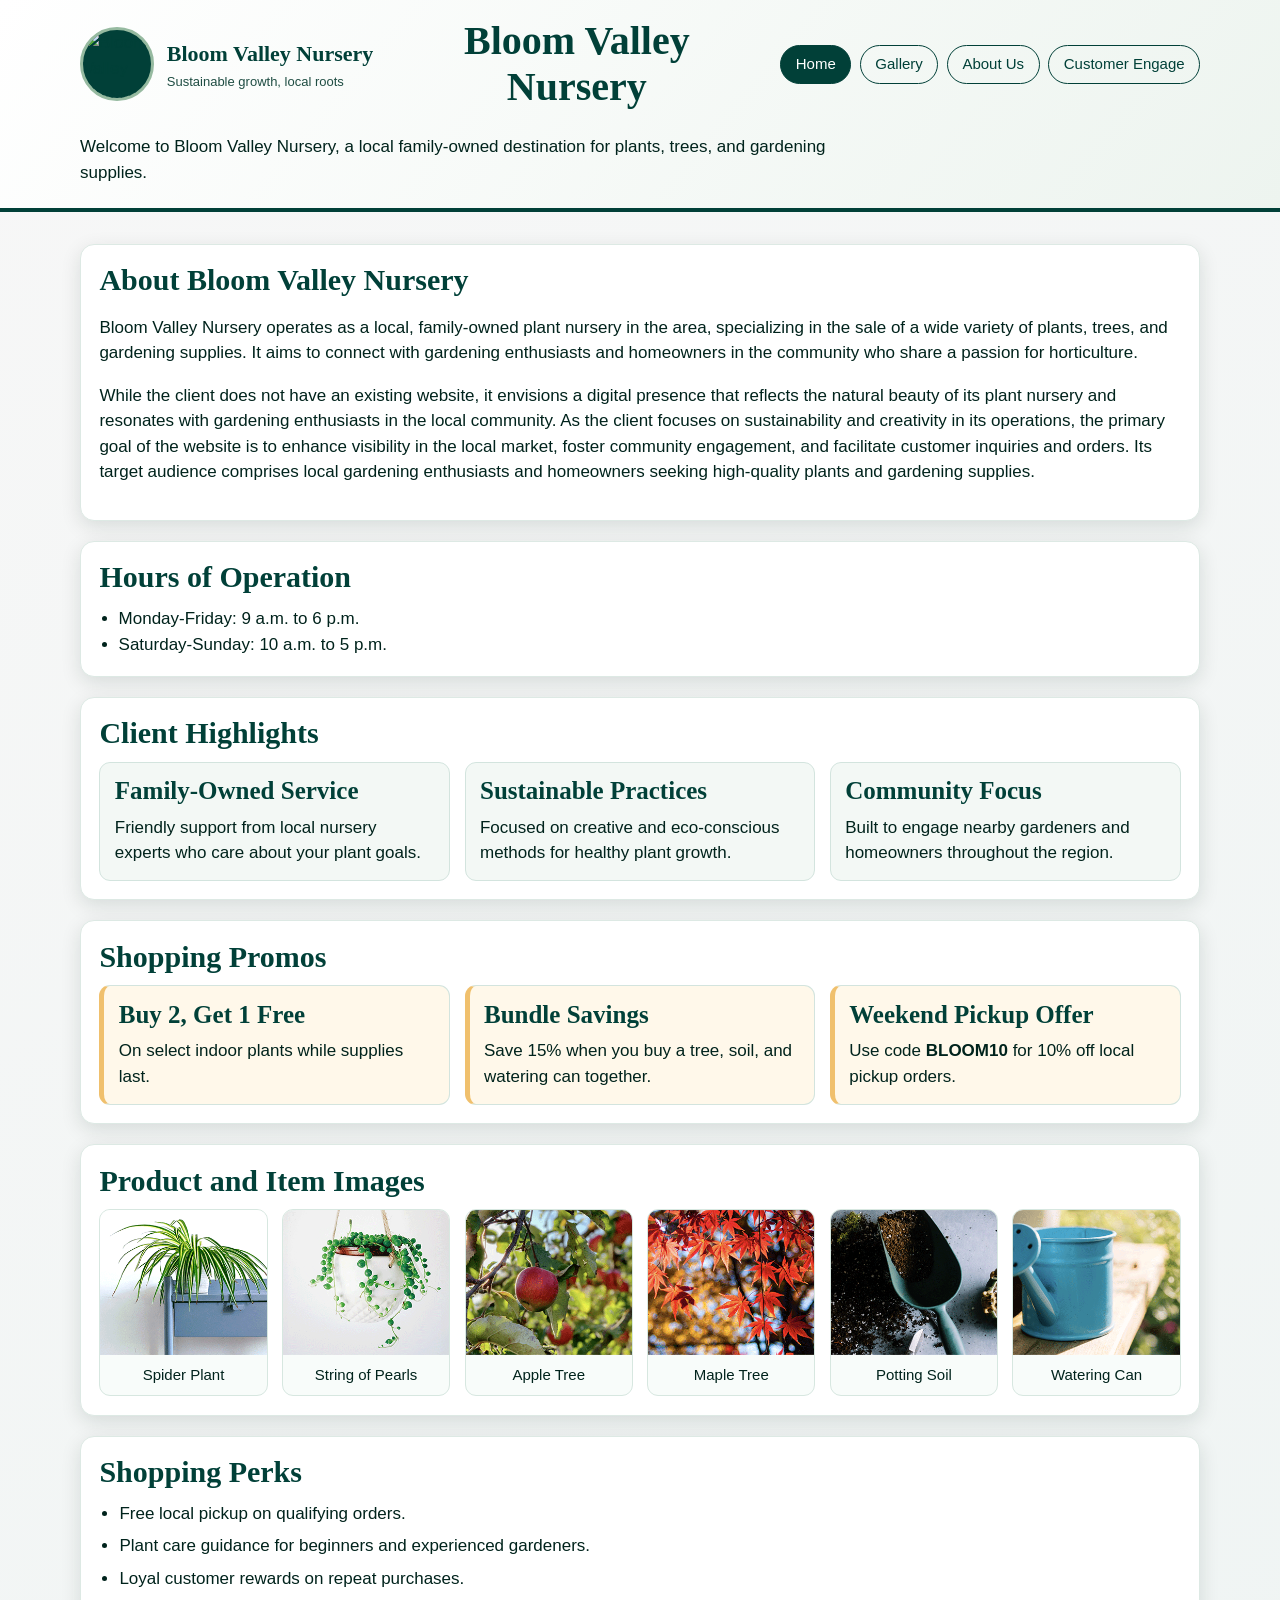
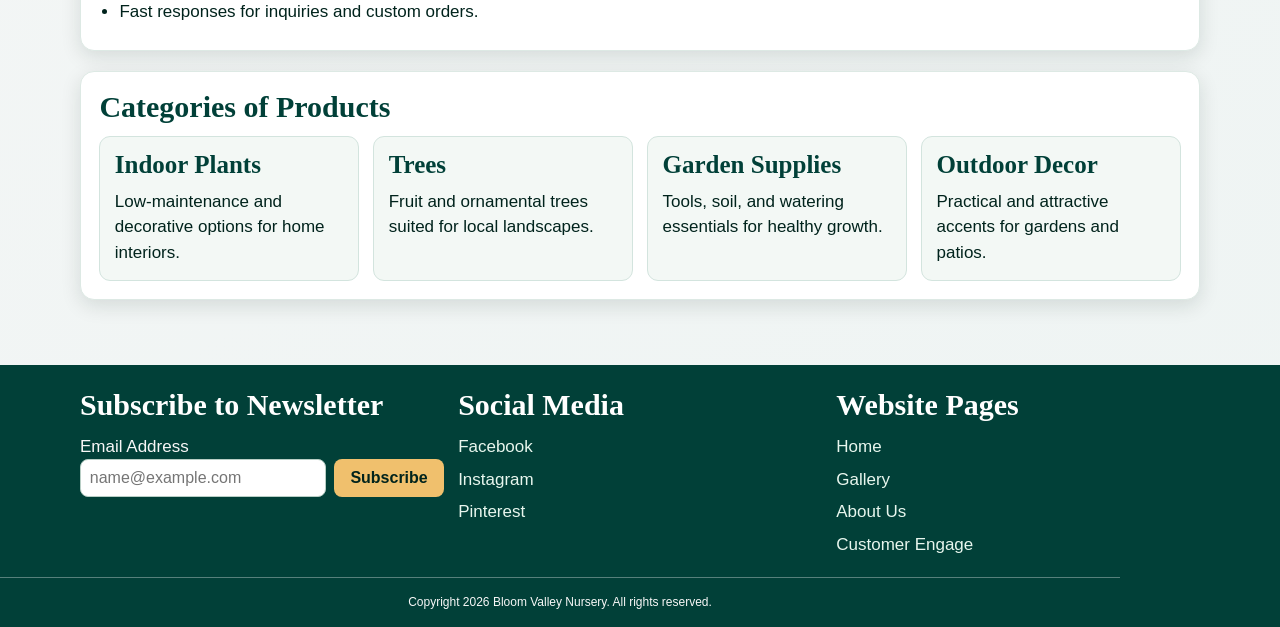
==== commit 5126db1a: "removed old pages+create customer engage page" ====
--- a/HTML/Index.html
+++ b/HTML/Index.html
@@ -24,6 +24,7 @@
                     <li><a class="active" href="Index.html">Home</a></li>
                     <li><a href="Gallery.html">Gallery</a></li>
                     <li><a href="About-Us.html">About Us</a></li>
+                    <li><a href="Customer-Engage.html">Customer Engage</a></li>
                 </ul>
             </nav>
         </div>
@@ -175,6 +176,7 @@
                     <li><a href="Index.html">Home</a></li>
                     <li><a href="Gallery.html">Gallery</a></li>
                     <li><a href="About-Us.html">About Us</a></li>
+                    <li><a href="Customer-Engage.html">Customer Engage</a></li>
                 </ul>
             </section>
         </div>
@@ -184,3 +186,4 @@
 </body>
 </html>
 
+
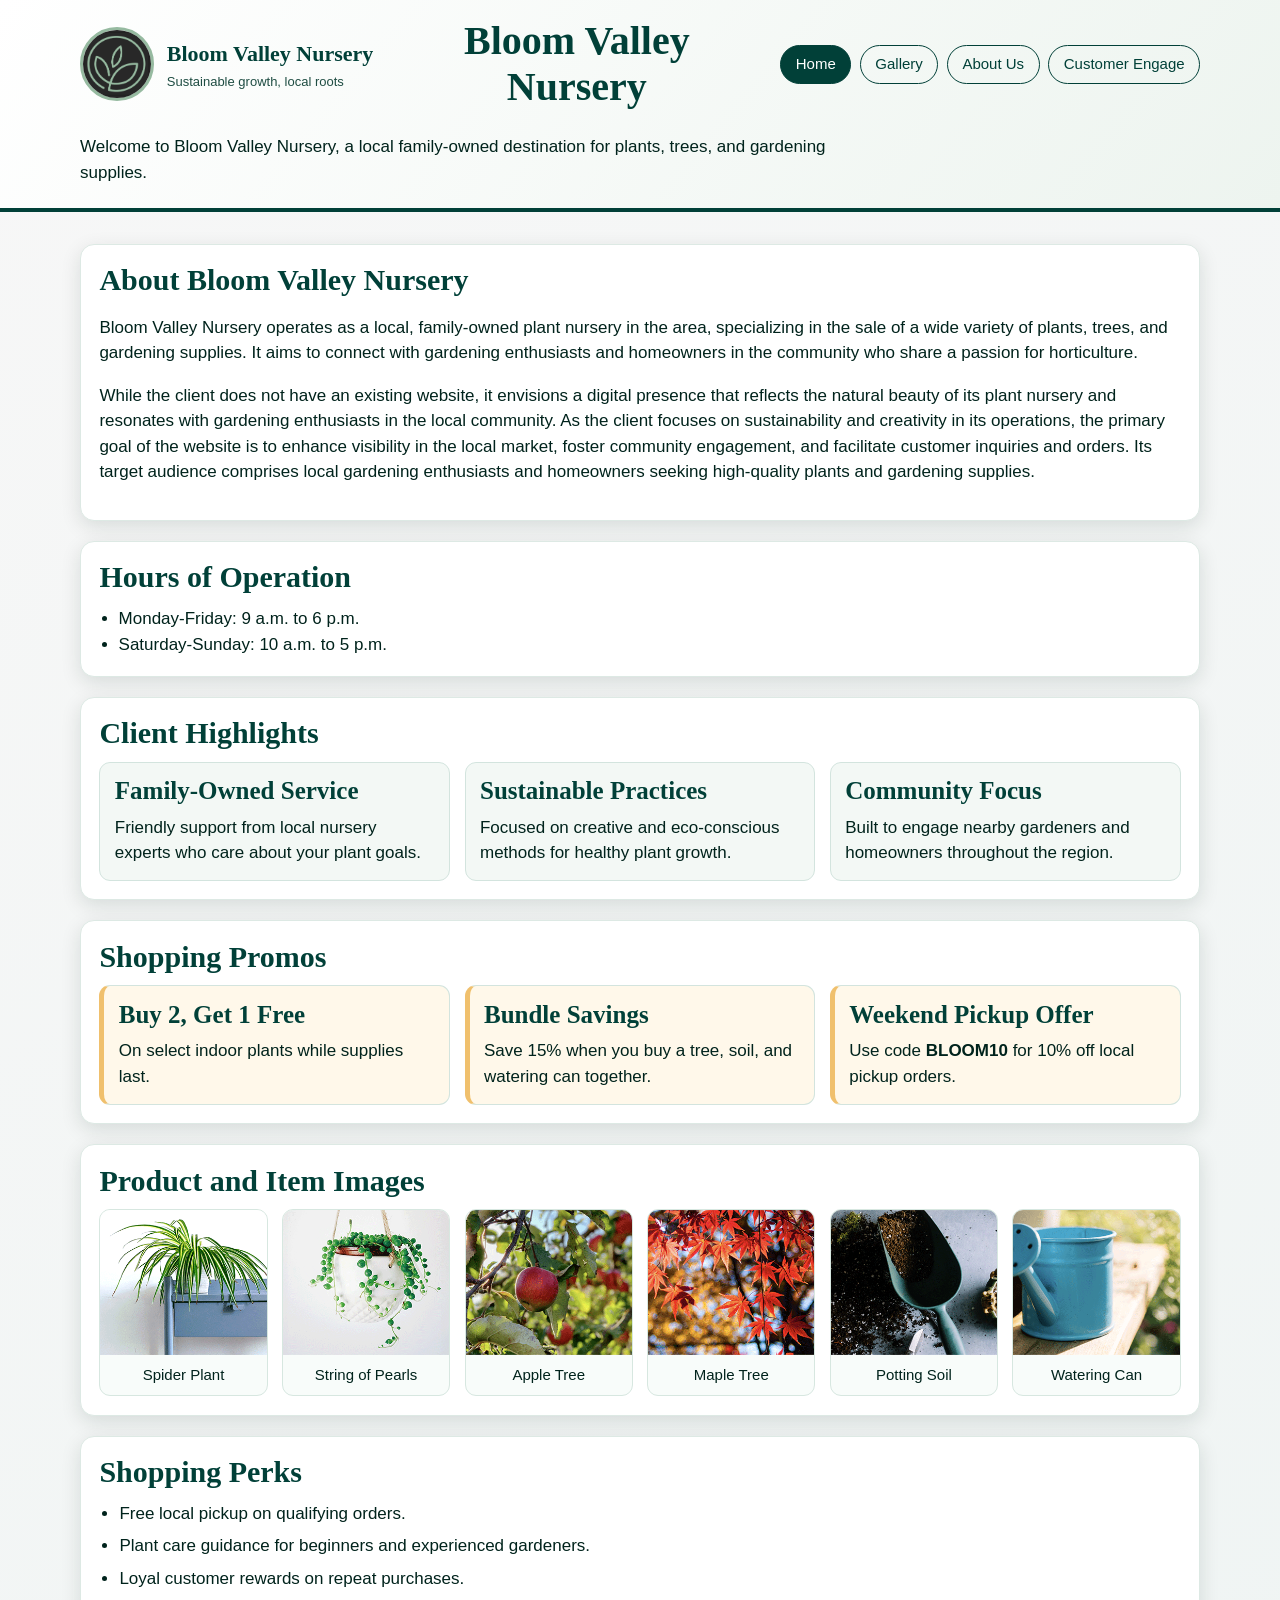
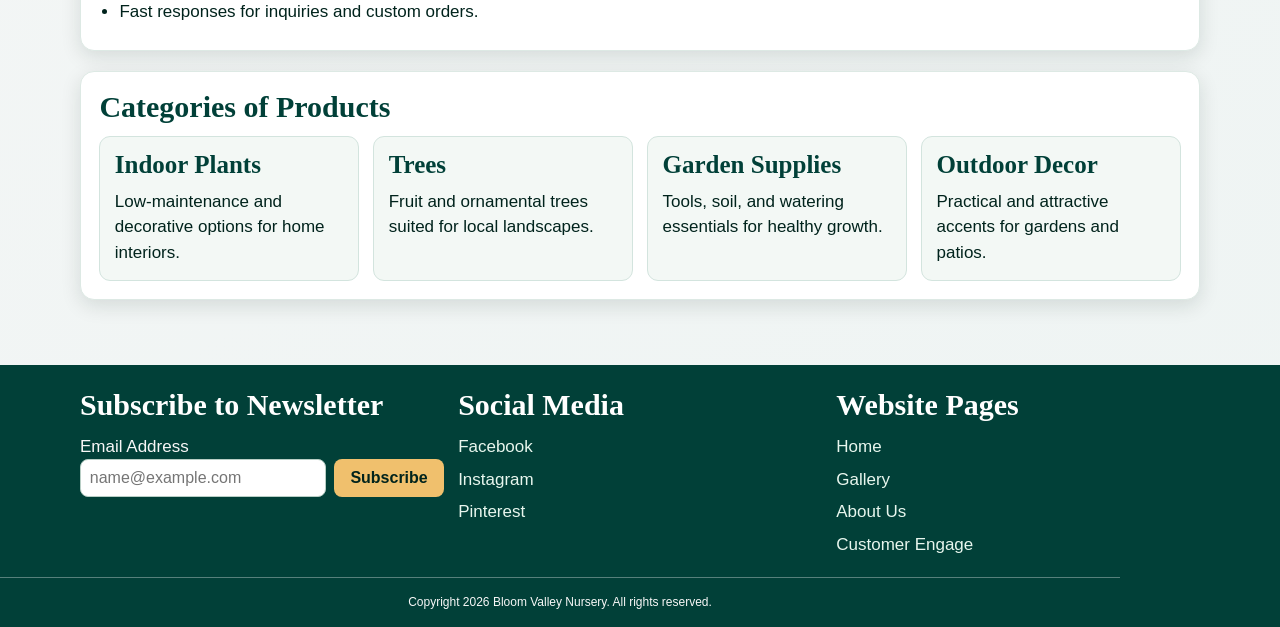
==== commit 608cb24c: "readme+fix logo+add js alert message" ====
--- a/HTML/Index.html
+++ b/HTML/Index.html
@@ -10,7 +10,7 @@
     <header class="site-header">
         <div class="container top-bar">
             <a class="brand" href="Index.html">
-                <img src="images/logos/Gemini_Generated_Image_kcxce9kcxce9kcxc.png" alt="Bloom Valley Nursery logo">
+                <img src="images/logos/Meadow mist.png" alt="Bloom Valley Nursery logo">
                 <div class="brand-text">
                     <p class="brand-name">Bloom Valley Nursery</p>
                     <p class="brand-tagline">Sustainable growth, local roots</p>
@@ -156,7 +156,7 @@
                     <label for="newsletter-email">Email Address</label>
                     <div class="newsletter-row">
                         <input id="newsletter-email" name="newsletter-email" type="email" required placeholder="name@example.com">
-                        <button type="submit">Subscribe</button>
+                        <button type="submit" class="js-subscribe-btn">Subscribe</button>
                     </div>
                 </form>
             </section>
@@ -183,7 +183,9 @@
 
         <p class="container footer-note">Copyright 2026 Bloom Valley Nursery. All rights reserved.</p>
     </footer>
+    <script src="js/site-alerts.js"></script>
 </body>
 </html>
 
 
+
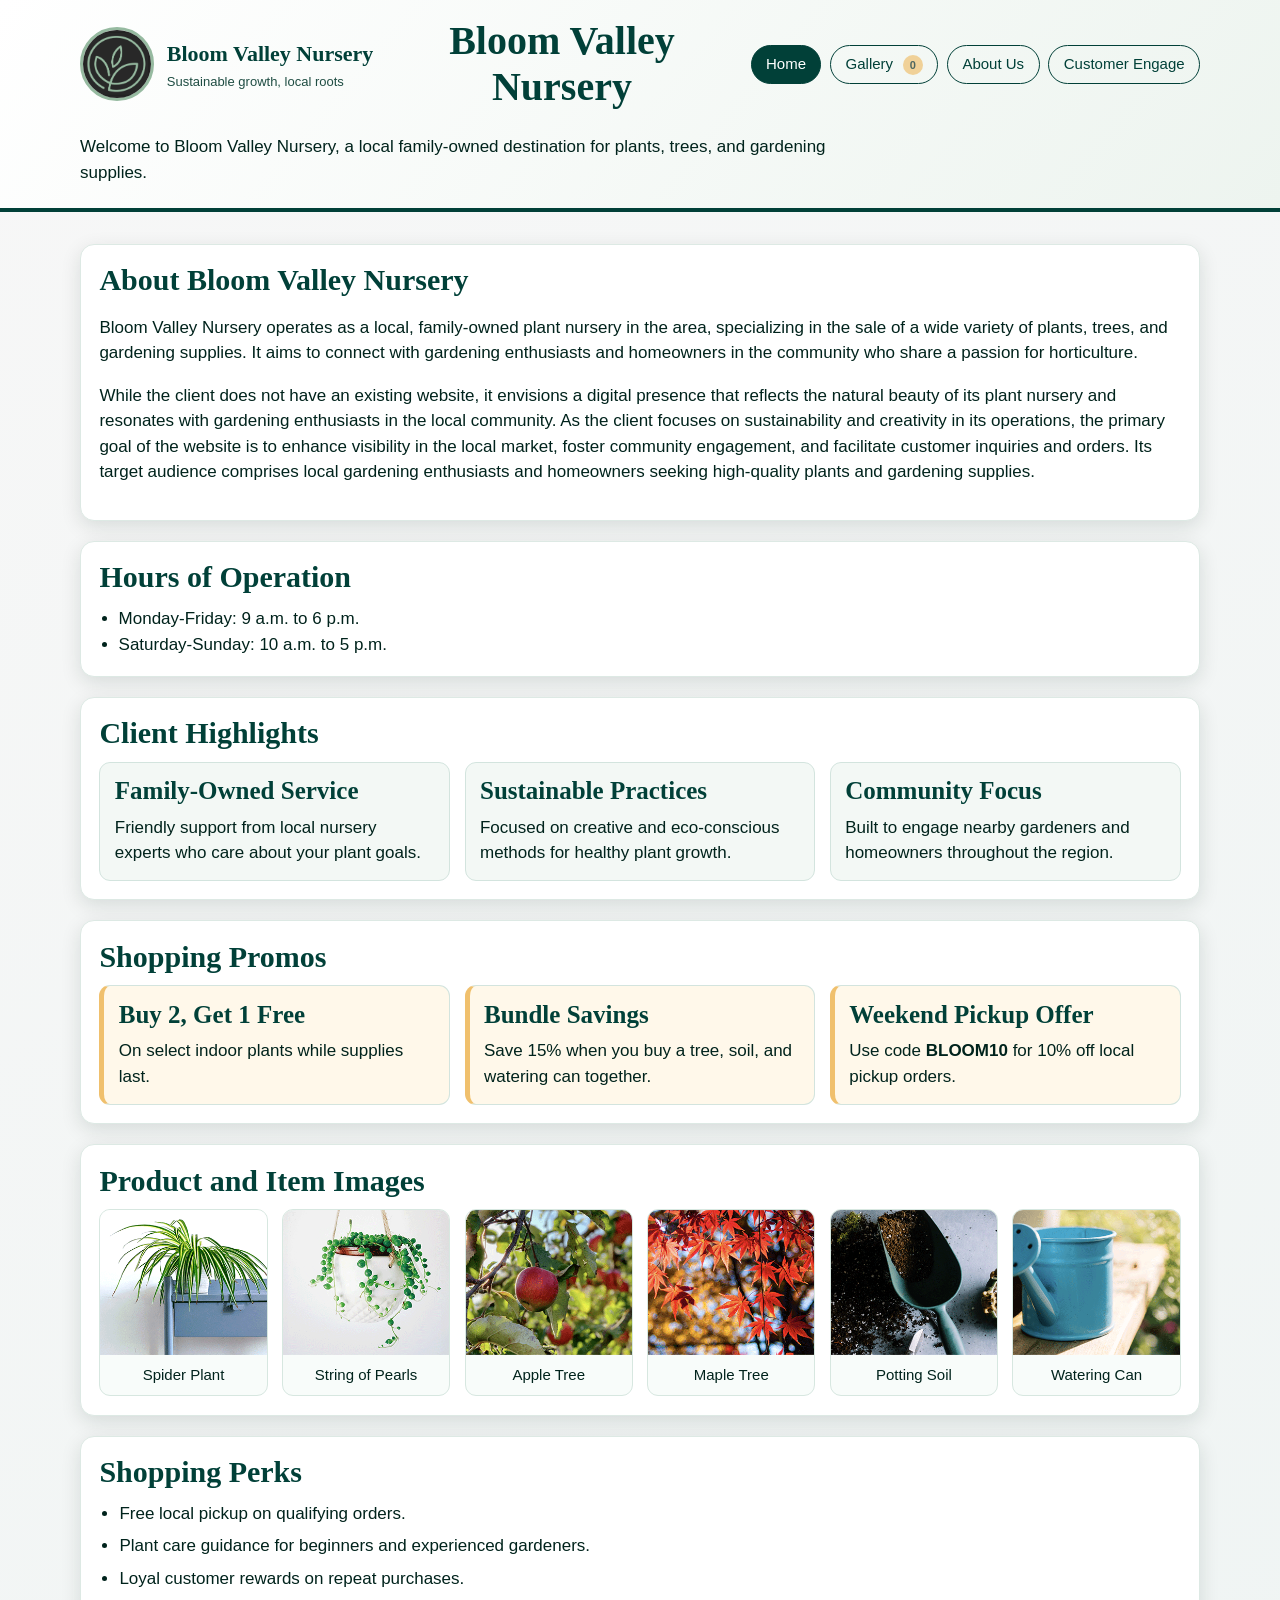
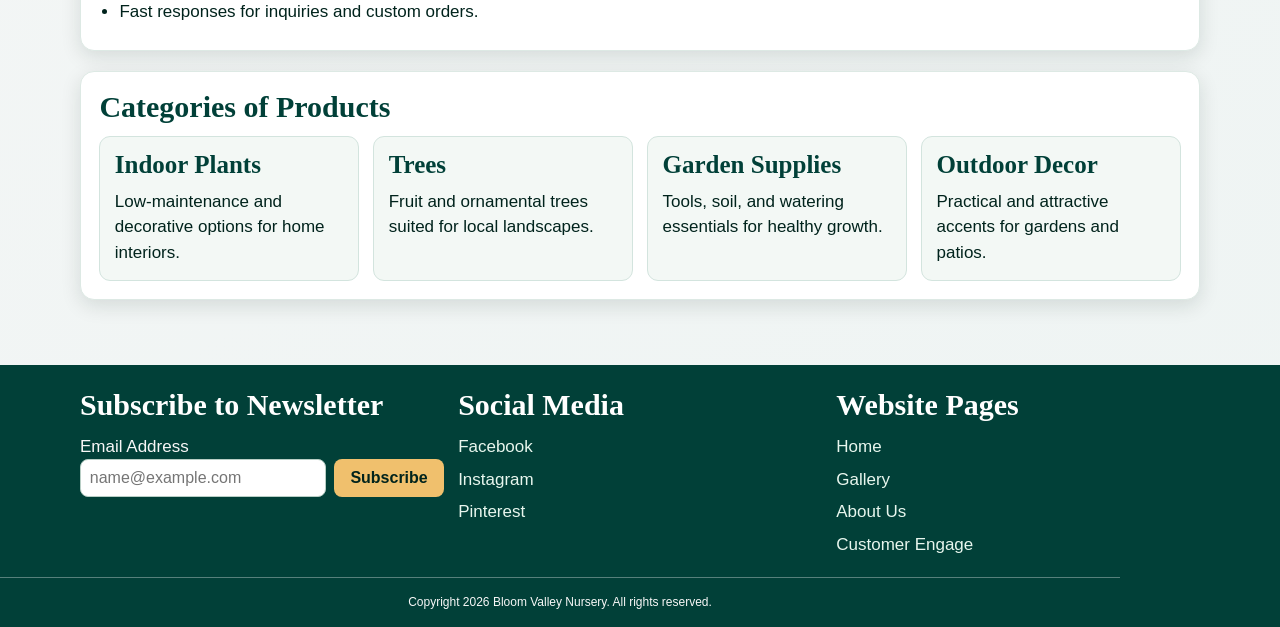
==== commit aaaf51c8: "sesion storage+Cart item count badge" ====
--- a/HTML/Index.html
+++ b/HTML/Index.html
@@ -22,7 +22,7 @@
             <nav class="site-nav" aria-label="Primary Navigation">
                 <ul>
                     <li><a class="active" href="Index.html">Home</a></li>
-                    <li><a href="Gallery.html">Gallery</a></li>
+                    <li><a href="Gallery.html">Gallery <span class="cart-badge js-cart-count" aria-label="Items in cart">0</span></a></li>
                     <li><a href="About-Us.html">About Us</a></li>
                     <li><a href="Customer-Engage.html">Customer Engage</a></li>
                 </ul>
@@ -188,4 +188,3 @@
 </html>
 
 
-
--- a/HTML/css/styles.css
+++ b/HTML/css/styles.css
@@ -157,6 +157,26 @@
 .site-nav a.active {
     background: var(--canopy-green);
     color: var(--white);
+}
+
+.cart-badge {
+    display: inline-grid;
+    place-items: center;
+    margin-left: 0.35rem;
+    min-width: 1.25rem;
+    height: 1.25rem;
+    padding: 0 0.35rem;
+    border-radius: 999px;
+    background: var(--sunlit-petal);
+    color: var(--font-green);
+    font-size: 11px;
+    font-weight: 700;
+    line-height: 1;
+    vertical-align: middle;
+}
+
+.cart-badge.is-empty {
+    opacity: 0.68;
 }
 
 .hero {
@@ -341,6 +361,9 @@
 .cart-toolbar {
     display: flex;
     justify-content: flex-end;
+    align-items: center;
+    flex-wrap: wrap;
+    gap: 0.65rem;
     margin-bottom: 0.85rem;
 }
 
@@ -378,6 +401,75 @@
 
 .price {
     white-space: nowrap;
+    font-weight: 700;
+    color: var(--canopy-green);
+}
+
+.cart-status {
+    margin: 0;
+    color: #1f4d43;
+}
+
+.cart-modal[hidden] {
+    display: none;
+}
+
+.cart-modal {
+    position: fixed;
+    inset: 0;
+    z-index: 999;
+    background: rgba(0, 35, 28, 0.5);
+    display: grid;
+    place-items: center;
+    padding: 1rem;
+}
+
+.cart-modal-dialog {
+    width: min(900px, 96%);
+    max-height: 90vh;
+    overflow: auto;
+    background: var(--white);
+    border: 1px solid #cfe0d9;
+    border-radius: 14px;
+    padding: 1rem;
+    box-shadow: 0 14px 40px rgba(0, 35, 28, 0.3);
+}
+
+.cart-modal-header {
+    display: flex;
+    align-items: center;
+    justify-content: space-between;
+    gap: 0.8rem;
+    margin-bottom: 0.8rem;
+}
+
+.cart-modal-header h2 {
+    margin: 0;
+}
+
+.cart-modal-content {
+    margin-bottom: 0.8rem;
+}
+
+.cart-modal-table {
+    width: 100%;
+    border-collapse: collapse;
+}
+
+.cart-modal-table th,
+.cart-modal-table td {
+    border: 1px solid #cfdfd9;
+    padding: 0.6rem;
+    text-align: left;
+    vertical-align: middle;
+}
+
+.cart-modal-table th {
+    background: #edf5f1;
+}
+
+.cart-total {
+    margin: 0 0 0.8rem;
     font-weight: 700;
     color: var(--canopy-green);
 }
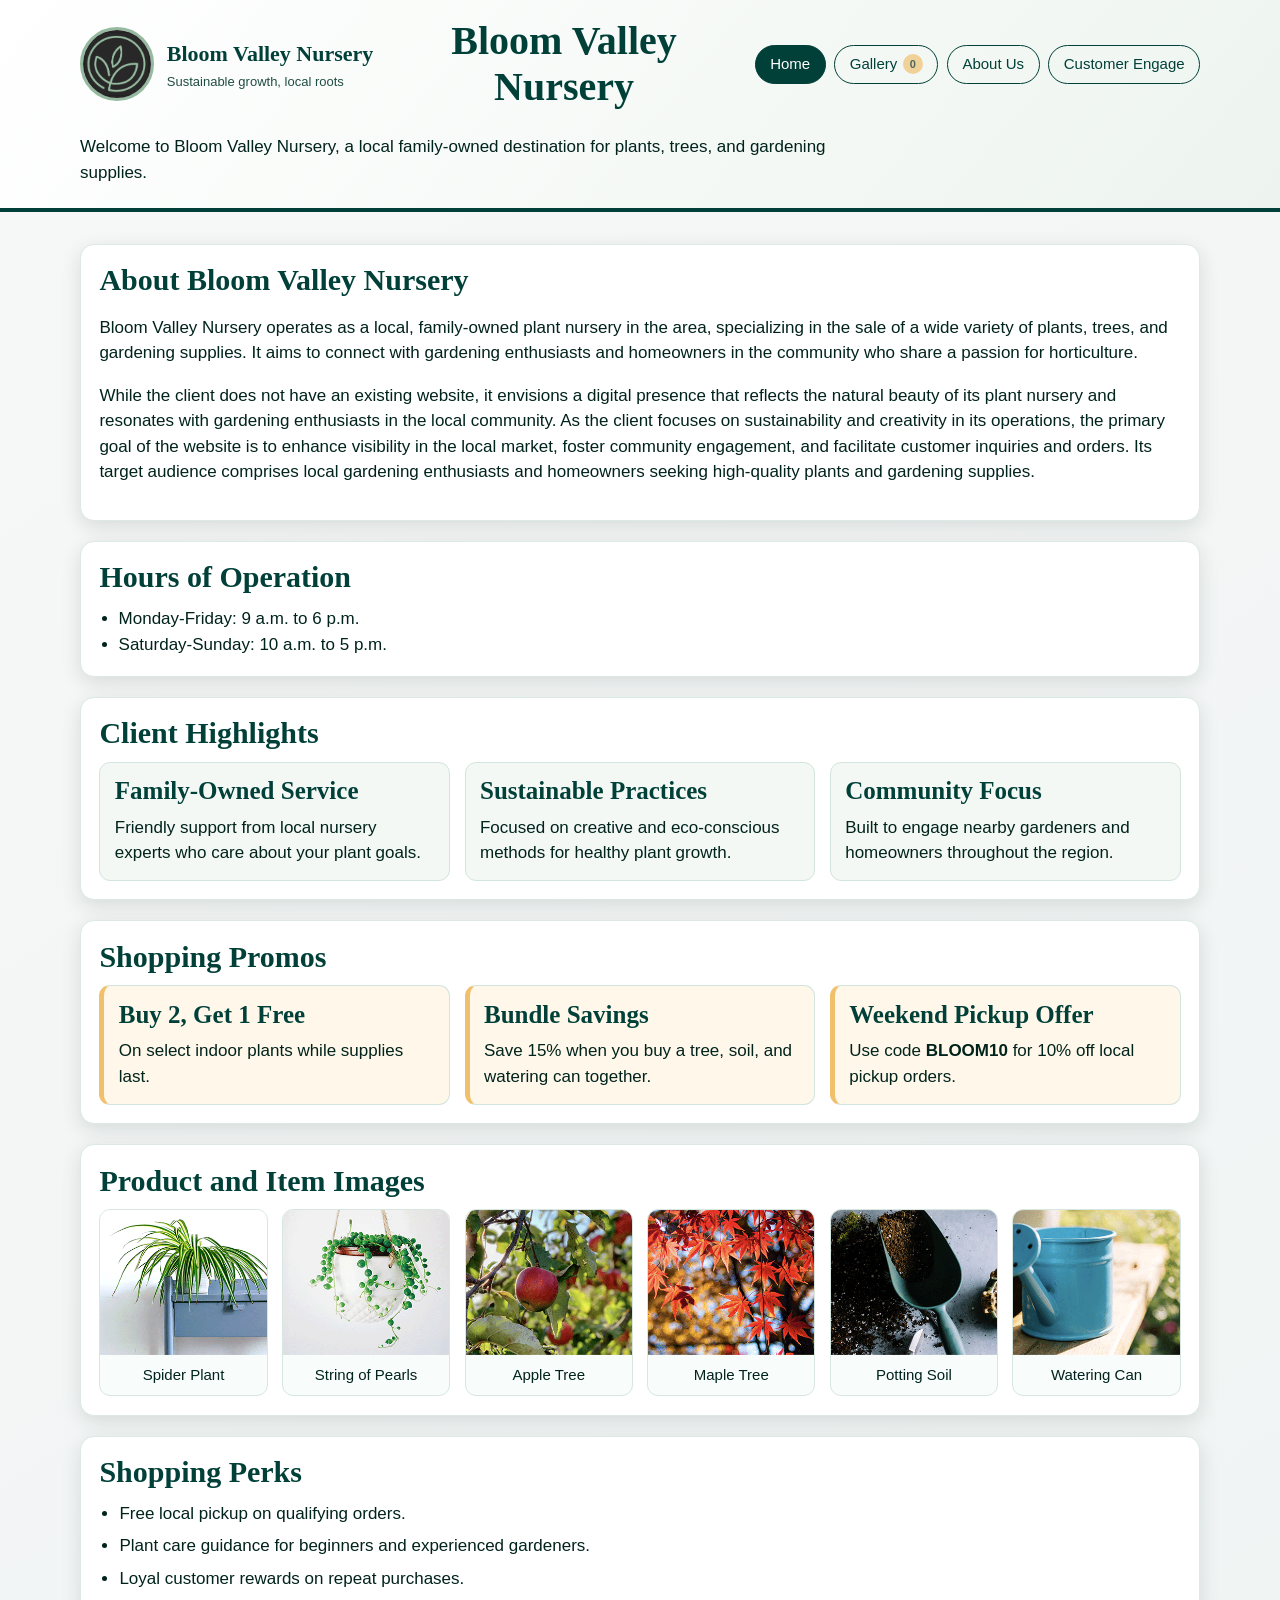
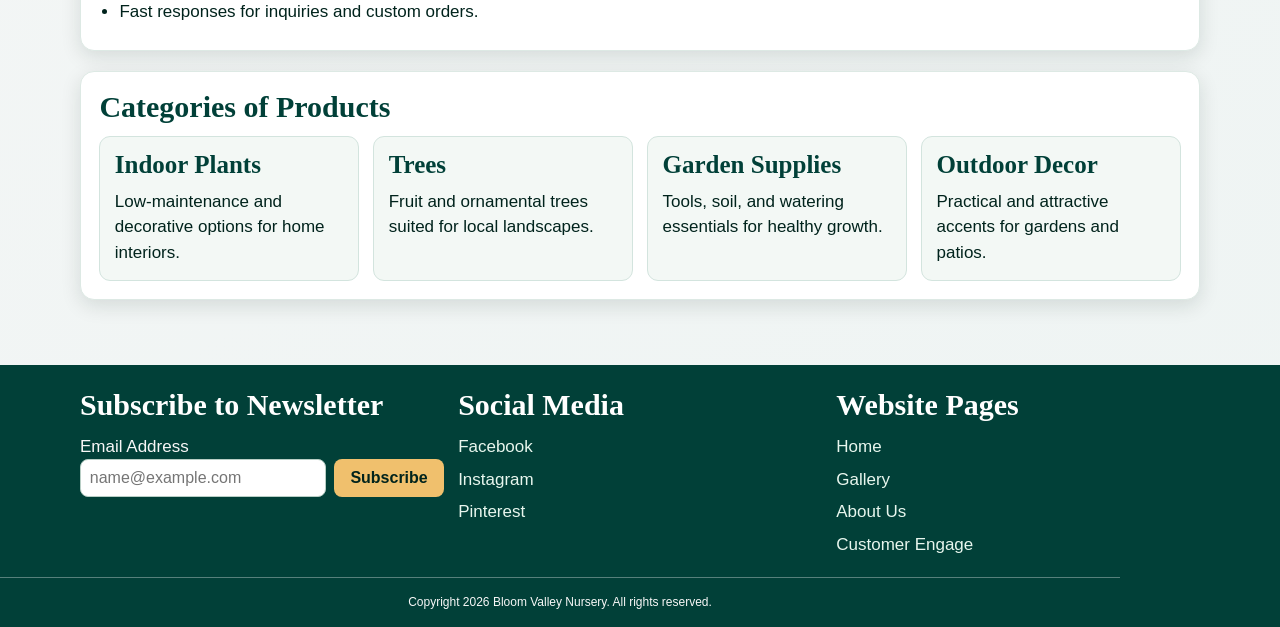
==== commit c4af023c: "compliance" ====
--- a/HTML/Index.html
+++ b/HTML/Index.html
@@ -7,6 +7,7 @@
     <link rel="stylesheet" href="css/styles.css">
 </head>
 <body>
+    <a class="skip-link" href="#main-content">Skip to main content</a>
     <header class="site-header">
         <div class="container top-bar">
             <a class="brand" href="Index.html">
@@ -34,7 +35,7 @@
         </div>
     </header>
 
-    <main class="container">
+    <main id="main-content" class="container">
         <section class="panel" aria-labelledby="about-title">
             <h2 id="about-title">About Bloom Valley Nursery</h2>
             <p>Bloom Valley Nursery operates as a local, family-owned plant nursery in the area, specializing in the sale of a wide variety of plants, trees, and gardening supplies. It aims to connect with gardening enthusiasts and homeowners in the community who share a passion for horticulture.</p>
@@ -187,4 +188,3 @@
 </body>
 </html>
 
-
--- a/HTML/css/styles.css
+++ b/HTML/css/styles.css
@@ -15,6 +15,37 @@
 
 html {
     scroll-behavior: smooth;
+}
+
+.skip-link {
+    position: absolute;
+    left: 0.75rem;
+    top: -3rem;
+    z-index: 1000;
+    padding: 0.55rem 0.8rem;
+    border-radius: 8px;
+    background: var(--sunlit-petal);
+    color: var(--font-green);
+    font-family: Arial, Helvetica, sans-serif;
+    font-size: 14px;
+    font-weight: 700;
+    text-decoration: none;
+}
+
+.skip-link:focus-visible {
+    top: 0.75rem;
+}
+
+.sr-only {
+    position: absolute;
+    width: 1px;
+    height: 1px;
+    padding: 0;
+    margin: -1px;
+    overflow: hidden;
+    clip: rect(0, 0, 0, 0);
+    white-space: nowrap;
+    border: 0;
 }
 
 body {
@@ -142,7 +173,8 @@
 }
 
 .site-nav a {
-    display: inline-block;
+    display: inline-flex;
+    align-items: center;
     padding: 0.45rem 0.9rem;
     border-radius: 999px;
     border: 1px solid var(--canopy-green);
@@ -157,6 +189,15 @@
 .site-nav a.active {
     background: var(--canopy-green);
     color: var(--white);
+}
+
+a:focus-visible,
+button:focus-visible,
+input:focus-visible,
+textarea:focus-visible,
+select:focus-visible {
+    outline: 3px solid var(--sky-bloom);
+    outline-offset: 2px;
 }
 
 .cart-badge {
@@ -542,3 +583,13 @@
     color: #1f4d43;
     font-size: 12px;
 }
+
+.checkbox-row {
+    display: flex;
+    align-items: flex-start;
+    gap: 0.55rem;
+}
+
+.checkbox-row input[type="checkbox"] {
+    margin-top: 0.1rem;
+}
